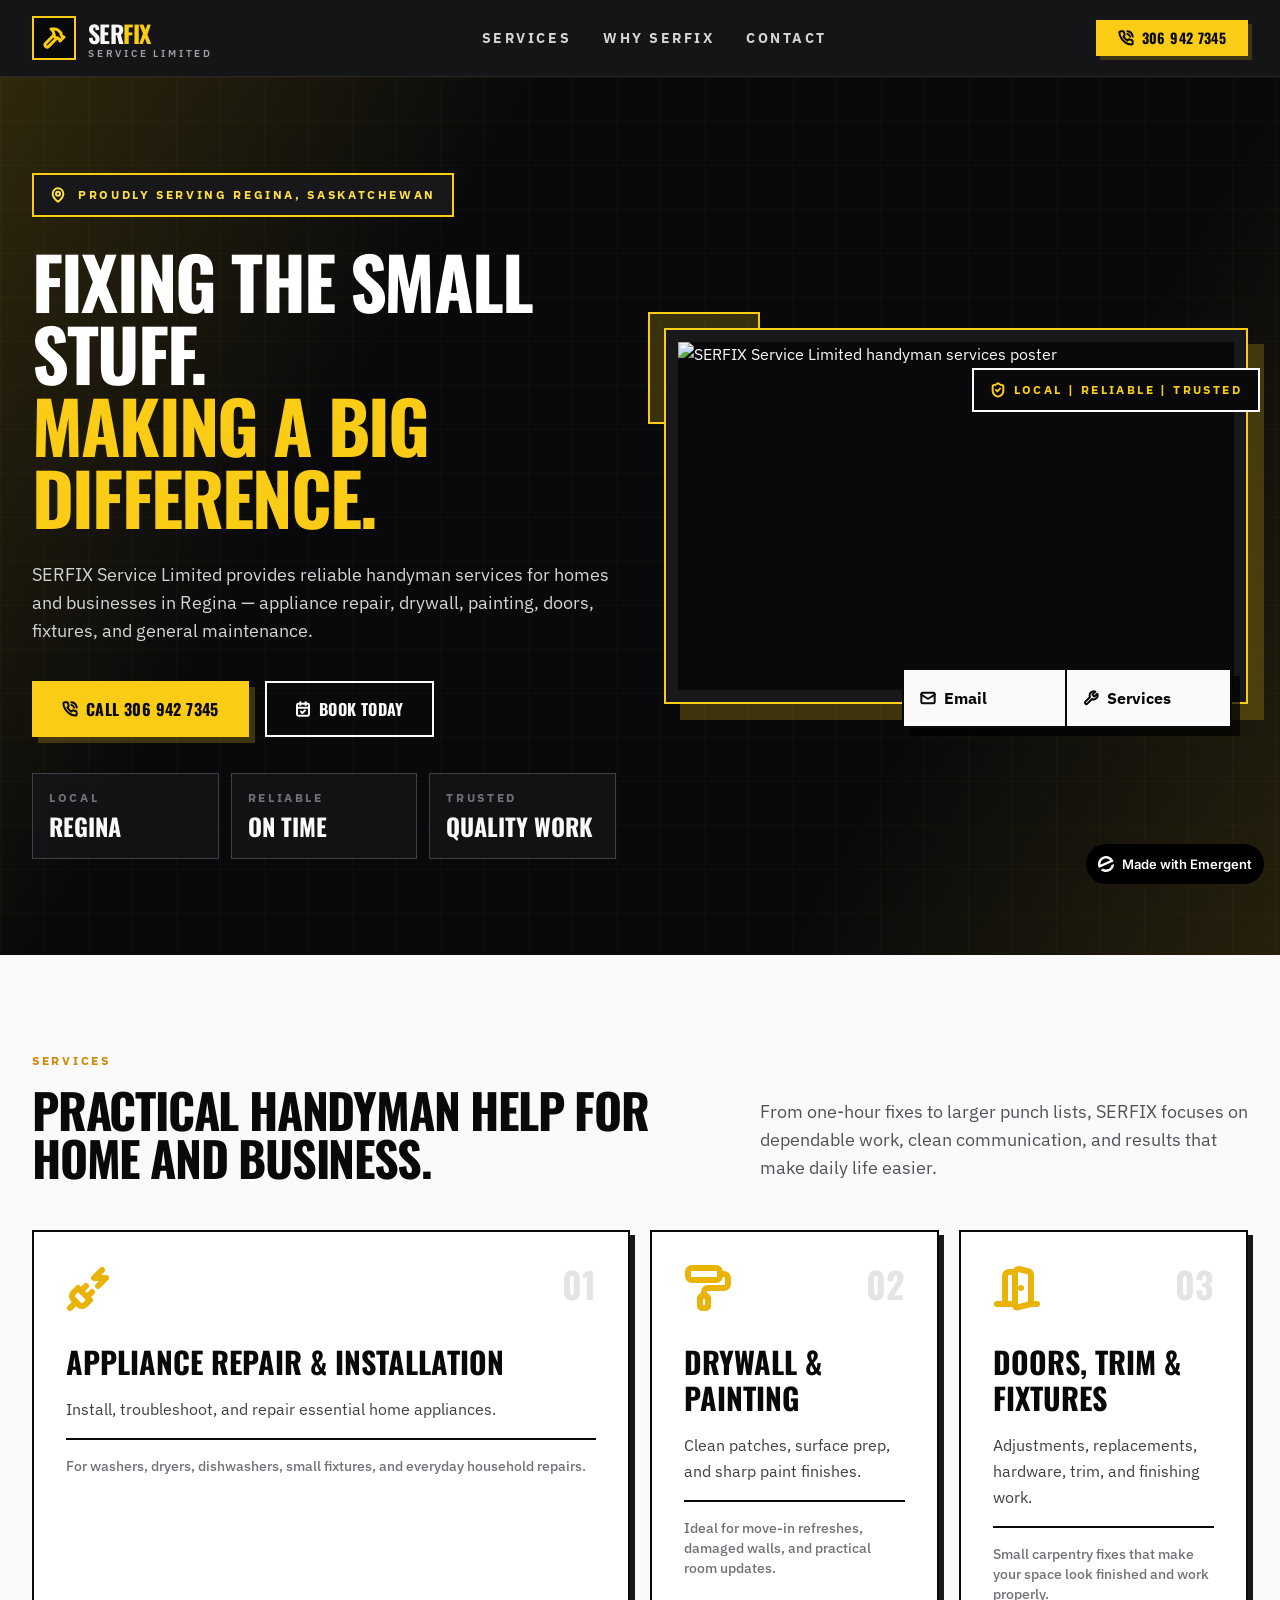
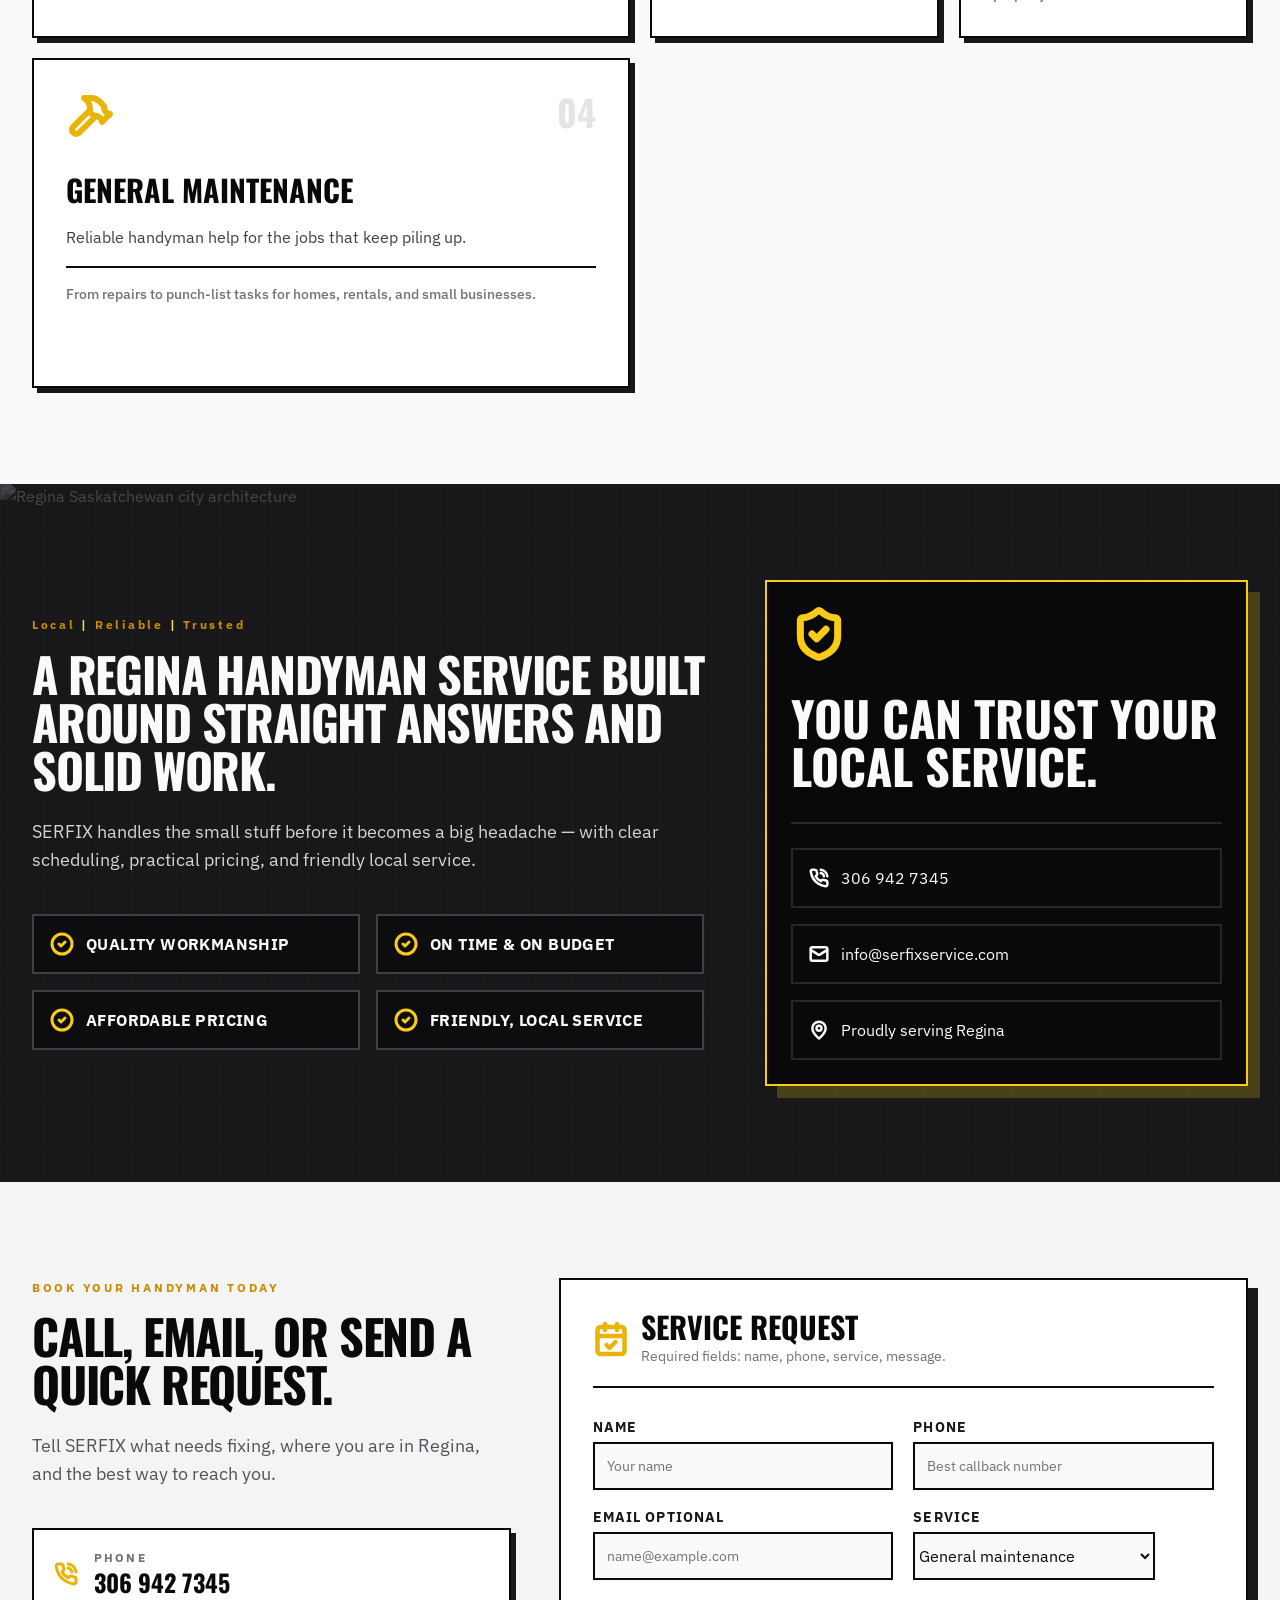
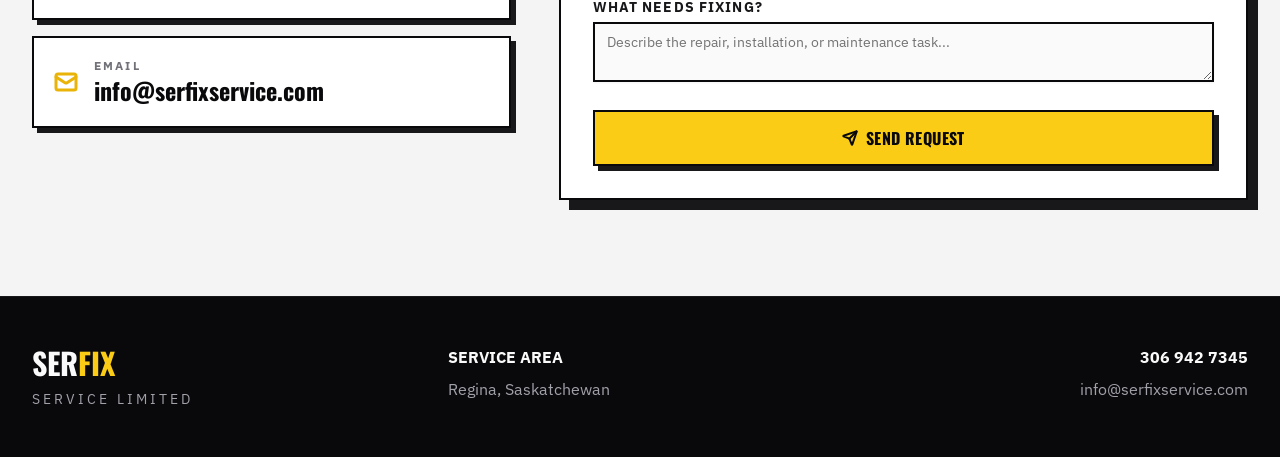
==== docs/index.html @ 9c0823ba "auto-commit for 4f93f063-e3d3-4293-9c37-f967d9ed848a" ====
<!doctype html><html lang="en"><head><meta charset="utf-8"/><meta name="viewport" content="width=device-width,initial-scale=1"/><meta name="theme-color" content="#000000"/><meta name="description" content="A product of emergent.sh"/><link rel="preconnect" href="https://fonts.googleapis.com"/><link rel="preconnect" href="https://fonts.gstatic.com" crossorigin/><link href="https://fonts.googleapis.com/css2?family=Inter:wght@600&display=swap" rel="stylesheet"/><title>Emergent | Fullstack App</title><script>window.addEventListener("error",function(e){e.error instanceof DOMException&&"DataCloneError"===e.error.name&&e.message&&e.message.includes("PerformanceServerTiming")&&(e.stopImmediatePropagation(),e.preventDefault())},!0)</script><script src="https://assets.emergent.sh/scripts/emergent-main.js"></script><script defer="defer" src="./static/js/main.c72ab91b.js"></script><link href="./static/css/main.b0ab02a5.css" rel="stylesheet"></head><body><noscript>You need to enable JavaScript to run this app.</noscript><div id="root"></div><a id="emergent-badge" target="_blank" href="https://app.emergent.sh/?utm_source=emergent-badge" style="display:inline-flex!important;box-sizing:border-box;width:178px;height:40px;padding:8px 12px 8px 12px;align-items:center!important;gap:8px;border-radius:50px!important;background:#000!important;position:fixed!important;bottom:16px;right:16px;text-decoration:none;font-family:-apple-system,BlinkMacSystemFont,&quot;z-index:9999!important"><svg xmlns="http://www.w3.org/2000/svg" width="16" height="16" viewBox="0 0 16 16" fill="none"><path d="M15.5702 8.13142C15.7729 8.0412 16.0007 8.18878 15.9892 8.4103C15.8374 11.3192 14.0965 14.0405 11.2531 15.3065C8.40964 16.5725 5.2224 16.0453 2.95912 14.2117C2.78676 14.072 2.82955 13.804 3.03219 13.7137L4.95677 12.8568C5.04866 12.8159 5.15446 12.823 5.24204 12.8725C6.73377 13.7153 8.59176 13.8649 10.2772 13.1145C11.9626 12.3641 13.0947 10.8833 13.4665 9.21075C13.4883 9.11256 13.5539 9.02918 13.6457 8.98827L15.5702 8.13142Z" fill="white"/><path fill-rule="evenodd" clip-rule="evenodd" d="M15.3066 4.74698L15.5067 5.19653C15.5759 5.35178 15.5061 5.53366 15.3508 5.60278L1.29992 11.8586C1.14467 11.9278 0.962794 11.8579 0.893675 11.7027L0.701732 11.2716L0.693457 11.2531C-1.10317 7.21778 0.711626 2.49007 4.74692 0.693443C8.78221 -1.10318 13.51 0.711693 15.3066 4.74698ZM2.82356 8.55367C2.63552 8.63739 2.41991 8.51617 2.40853 8.31065C2.28373 6.05724 3.53858 3.85787 5.72286 2.88536C7.90715 1.91286 10.3813 2.45199 11.9724 4.05256C12.1175 4.19854 12.0633 4.43988 11.8753 4.5236L2.82356 8.55367Z" fill="white"/></svg><p style="color:#fff!important;font-family:Inter,sans-serif!important;font-size:13px!important;font-style:normal!important;font-weight:600!important;line-height:20px!important;margin:0!important;white-space:nowrap!important">Made with Emergent</p></a><script>!function(e,t){var r,s,o,i;t.__SV||(window.posthog=t,t._i=[],t.init=function(n,a,p){function c(e,t){var r=t.split(".");2==r.length&&(e=e[r[0]],t=r[1]),e[t]=function(){e.push([t].concat(Array.prototype.slice.call(arguments,0)))}}(o=e.createElement("script")).type="text/javascript",o.crossOrigin="anonymous",o.async=!0,o.src=a.api_host.replace(".i.posthog.com","-assets.i.posthog.com")+"/static/array.js",(i=e.getElementsByTagName("script")[0]).parentNode.insertBefore(o,i);var g=t;for(void 0!==p?g=t[p]=[]:p="posthog",g.people=g.people||[],g.toString=function(e){var t="posthog";return"posthog"!==p&&(t+="."+p),e||(t+=" (stub)"),t},g.people.toString=function(){return g.toString(1)+".people (stub)"},r="init me ws ys ps bs capture je Di ks register register_once register_for_session unregister unregister_for_session Ps getFeatureFlag getFeatureFlagPayload isFeatureEnabled reloadFeatureFlags updateEarlyAccessFeatureEnrollment getEarlyAccessFeatures on onFeatureFlags onSurveysLoaded onSessionId getSurveys getActiveMatchingSurveys renderSurvey canRenderSurvey canRenderSurveyAsync identify setPersonProperties group resetGroups setPersonPropertiesForFlags resetPersonPropertiesForFlags setGroupPropertiesForFlags resetGroupPropertiesForFlags reset get_distinct_id getGroups get_session_id get_session_replay_url alias set_config startSessionRecording stopSessionRecording sessionRecordingStarted captureException loadToolbar get_property getSessionProperty Es $s createPersonProfile Is opt_in_capturing opt_out_capturing has_opted_in_capturing has_opted_out_capturing clear_opt_in_out_capturing Ss debug xs getPageViewId captureTraceFeedback captureTraceMetric".split(" "),s=0;s<r.length;s++)c(g,r[s]);t._i.push([n,a,p])},t.__SV=1)}(document,window.posthog||[]),posthog.init("phc_xAvL2Iq4tFmANRE7kzbKwaSqp1HJjN7x48s3vr0CMjs",{api_host:"https://us.i.posthog.com",person_profiles:"identified_only",session_recording:{recordCrossOriginIframes:!0,capturePerformance:!1}})</script></body></html>
---- docs/static/css/main.b0ab02a5.css ----
@import url(https://fonts.googleapis.com/css2?family=IBM+Plex+Sans:wght@400;500;600;700;900&family=Oswald:wght@500;600;700&display=swap);*,:after,:before{--tw-border-spacing-x:0;--tw-border-spacing-y:0;--tw-translate-x:0;--tw-translate-y:0;--tw-rotate:0;--tw-skew-x:0;--tw-skew-y:0;--tw-scale-x:1;--tw-scale-y:1;--tw-pan-x: ;--tw-pan-y: ;--tw-pinch-zoom: ;--tw-scroll-snap-strictness:proximity;--tw-gradient-from-position: ;--tw-gradient-via-position: ;--tw-gradient-to-position: ;--tw-ordinal: ;--tw-slashed-zero: ;--tw-numeric-figure: ;--tw-numeric-spacing: ;--tw-numeric-fraction: ;--tw-ring-inset: ;--tw-ring-offset-width:0px;--tw-ring-offset-color:#fff;--tw-ring-color:#3b82f680;--tw-ring-offset-shadow:0 0 #0000;--tw-ring-shadow:0 0 #0000;--tw-shadow:0 0 #0000;--tw-shadow-colored:0 0 #0000;--tw-blur: ;--tw-brightness: ;--tw-contrast: ;--tw-grayscale: ;--tw-hue-rotate: ;--tw-invert: ;--tw-saturate: ;--tw-sepia: ;--tw-drop-shadow: ;--tw-backdrop-blur: ;--tw-backdrop-brightness: ;--tw-backdrop-contrast: ;--tw-backdrop-grayscale: ;--tw-backdrop-hue-rotate: ;--tw-backdrop-invert: ;--tw-backdrop-opacity: ;--tw-backdrop-saturate: ;--tw-backdrop-sepia: ;--tw-contain-size: ;--tw-contain-layout: ;--tw-contain-paint: ;--tw-contain-style: }::backdrop{--tw-border-spacing-x:0;--tw-border-spacing-y:0;--tw-translate-x:0;--tw-translate-y:0;--tw-rotate:0;--tw-skew-x:0;--tw-skew-y:0;--tw-scale-x:1;--tw-scale-y:1;--tw-pan-x: ;--tw-pan-y: ;--tw-pinch-zoom: ;--tw-scroll-snap-strictness:proximity;--tw-gradient-from-position: ;--tw-gradient-via-position: ;--tw-gradient-to-position: ;--tw-ordinal: ;--tw-slashed-zero: ;--tw-numeric-figure: ;--tw-numeric-spacing: ;--tw-numeric-fraction: ;--tw-ring-inset: ;--tw-ring-offset-width:0px;--tw-ring-offset-color:#fff;--tw-ring-color:#3b82f680;--tw-ring-offset-shadow:0 0 #0000;--tw-ring-shadow:0 0 #0000;--tw-shadow:0 0 #0000;--tw-shadow-colored:0 0 #0000;--tw-blur: ;--tw-brightness: ;--tw-contrast: ;--tw-grayscale: ;--tw-hue-rotate: ;--tw-invert: ;--tw-saturate: ;--tw-sepia: ;--tw-drop-shadow: ;--tw-backdrop-blur: ;--tw-backdrop-brightness: ;--tw-backdrop-contrast: ;--tw-backdrop-grayscale: ;--tw-backdrop-hue-rotate: ;--tw-backdrop-invert: ;--tw-backdrop-opacity: ;--tw-backdrop-saturate: ;--tw-backdrop-sepia: ;--tw-contain-size: ;--tw-contain-layout: ;--tw-contain-paint: ;--tw-contain-style: }

/*
! tailwindcss v3.4.19 | MIT License | https://tailwindcss.com
*/*,:after,:before{border:0 solid #e5e7eb;box-sizing:border-box}:after,:before{--tw-content:""}:host,html{-webkit-text-size-adjust:100%;font-feature-settings:normal;-webkit-tap-highlight-color:transparent;font-family:IBM Plex Sans,sans-serif;font-variation-settings:normal;line-height:1.5;tab-size:4}body{line-height:inherit}hr{border-top-width:1px;color:inherit;height:0}abbr:where([title]){-webkit-text-decoration:underline dotted;text-decoration:underline dotted}h1,h2,h3,h4,h5,h6{font-size:inherit;font-weight:inherit}a{color:inherit;text-decoration:inherit}b,strong{font-weight:bolder}code,kbd,pre,samp{font-feature-settings:normal;font-family:ui-monospace,SFMono-Regular,Menlo,Monaco,Consolas,Liberation Mono,Courier New,monospace;font-size:1em;font-variation-settings:normal}small{font-size:80%}sub,sup{font-size:75%;line-height:0;position:relative;vertical-align:initial}sub{bottom:-.25em}sup{top:-.5em}table{border-collapse:collapse;border-color:inherit;text-indent:0}button,input,optgroup,select,textarea{font-feature-settings:inherit;color:inherit;font-family:inherit;font-size:100%;font-variation-settings:inherit;font-weight:inherit;letter-spacing:inherit;line-height:inherit;margin:0;padding:0}button,select{text-transform:none}button,input:where([type=button]),input:where([type=reset]),input:where([type=submit]){-webkit-appearance:button;background-color:initial;background-image:none}:-moz-focusring{outline:auto}:-moz-ui-invalid{box-shadow:none}progress{vertical-align:initial}::-webkit-inner-spin-button,::-webkit-outer-spin-button{height:auto}[type=search]{-webkit-appearance:textfield;outline-offset:-2px}::-webkit-search-decoration{-webkit-appearance:none}::-webkit-file-upload-button{-webkit-appearance:button;font:inherit}summary{display:list-item}blockquote,dd,dl,figure,h1,h2,h3,h4,h5,h6,hr,p,pre{margin:0}fieldset{margin:0}fieldset,legend{padding:0}menu,ol,ul{list-style:none;margin:0;padding:0}dialog{padding:0}textarea{resize:vertical}input::placeholder,textarea::placeholder{color:#9ca3af;opacity:1}[role=button],button{cursor:pointer}:disabled{cursor:default}audio,canvas,embed,iframe,img,object,svg,video{display:block;vertical-align:middle}img,video{height:auto;max-width:100%}[hidden]:where(:not([hidden=until-found])){display:none}:root{--background:0 0% 100%;--foreground:0 0% 3.9%;--card:0 0% 100%;--card-foreground:0 0% 3.9%;--popover:0 0% 100%;--popover-foreground:0 0% 3.9%;--primary:48 96% 53%;--primary-foreground:240 10% 4%;--secondary:0 0% 96.1%;--secondary-foreground:0 0% 9%;--muted:0 0% 96.1%;--muted-foreground:0 0% 45.1%;--accent:0 0% 96.1%;--accent-foreground:0 0% 9%;--destructive:0 84.2% 60.2%;--destructive-foreground:0 0% 98%;--border:0 0% 89.8%;--input:0 0% 89.8%;--ring:48 96% 53%;--chart-1:12 76% 61%;--chart-2:173 58% 39%;--chart-3:197 37% 24%;--chart-4:43 74% 66%;--chart-5:27 87% 67%;--radius:0rem}*{border-color:#e5e5e5;border-color:hsl(var(--border))}body{background-color:#fff;background-color:hsl(var(--background));color:#0a0a0a;color:hsl(var(--foreground))}[data-debug-wrapper=true]{display:contents!important}[data-debug-wrapper=true]>*{border:inherit;column-gap:inherit;gap:inherit;margin:inherit;padding:inherit;row-gap:inherit}.sr-only{clip:rect(0,0,0,0);border-width:0;height:1px;margin:-1px;overflow:hidden;padding:0;position:absolute;white-space:nowrap;width:1px}.pointer-events-none{pointer-events:none}.pointer-events-auto{pointer-events:auto}.visible{visibility:visible}.invisible{visibility:hidden}.fixed{position:fixed}.absolute{position:absolute}.relative{position:relative}.sticky{position:-webkit-sticky;position:sticky}.inset-0{inset:0}.inset-x-0{left:0;right:0}.inset-y-0{bottom:0;top:0}.-bottom-12{bottom:-3rem}.-bottom-6{bottom:-1.5rem}.-left-12{left:-3rem}.-left-4{left:-1rem}.-right-12{right:-3rem}.-right-3{right:-.75rem}.-top-12{top:-3rem}.-top-4{top:-1rem}.bottom-0{bottom:0}.left-0{left:0}.left-1{left:.25rem}.left-1\/2{left:50%}.left-2{left:.5rem}.left-6{left:1.5rem}.left-\[50\%\]{left:50%}.right-0{right:0}.right-1{right:.25rem}.right-2{right:.5rem}.right-4{right:1rem}.right-6{right:1.5rem}.top-0{top:0}.top-1{top:.25rem}.top-1\/2{top:50%}.top-10{top:2.5rem}.top-4{top:1rem}.top-\[1px\]{top:1px}.top-\[50\%\]{top:50%}.top-\[60\%\]{top:60%}.top-full{top:100%}.z-10{z-index:10}.z-50{z-index:50}.z-\[100\]{z-index:100}.z-\[1\]{z-index:1}.-mx-1{margin-left:-.25rem;margin-right:-.25rem}.mx-auto{margin-left:auto;margin-right:auto}.my-1{margin-bottom:.25rem;margin-top:.25rem}.-ml-4{margin-left:-1rem}.-mt-4{margin-top:-1rem}.mb-1{margin-bottom:.25rem}.mb-7{margin-bottom:1.75rem}.mb-8{margin-bottom:2rem}.ml-1{margin-left:.25rem}.ml-auto{margin-left:auto}.mr-2{margin-right:.5rem}.mt-1{margin-top:.25rem}.mt-1\.5{margin-top:.375rem}.mt-10{margin-top:2.5rem}.mt-12{margin-top:3rem}.mt-2{margin-top:.5rem}.mt-24{margin-top:6rem}.mt-4{margin-top:1rem}.mt-5{margin-top:1.25rem}.mt-6{margin-top:1.5rem}.mt-7{margin-top:1.75rem}.mt-8{margin-top:2rem}.mt-9{margin-top:2.25rem}.mt-auto{margin-top:auto}.block{display:block}.flex{display:flex}.inline-flex{display:inline-flex}.table{display:table}.grid{display:grid}.hidden{display:none}.aspect-\[16\/10\]{aspect-ratio:16/10}.aspect-square{aspect-ratio:1/1}.h-1\.5{height:.375rem}.h-10{height:2.5rem}.h-11{height:2.75rem}.h-12{height:3rem}.h-14{height:3.5rem}.h-2{height:.5rem}.h-2\.5{height:.625rem}.h-28{height:7rem}.h-3{height:.75rem}.h-3\.5{height:.875rem}.h-4{height:1rem}.h-5{height:1.25rem}.h-6{height:1.5rem}.h-7{height:1.75rem}.h-8{height:2rem}.h-9{height:2.25rem}.h-\[1px\]{height:1px}.h-\[var\(--radix-navigation-menu-viewport-height\)\]{height:var(--radix-navigation-menu-viewport-height)}.h-\[var\(--radix-select-trigger-height\)\]{height:var(--radix-select-trigger-height)}.h-auto{height:auto}.h-full{height:100%}.h-px{height:1px}.max-h-\[--radix-context-menu-content-available-height\]{max-height:var(--radix-context-menu-content-available-height)}.max-h-\[--radix-select-content-available-height\]{max-height:var(--radix-select-content-available-height)}.max-h-\[300px\]{max-height:300px}.max-h-\[var\(--radix-dropdown-menu-content-available-height\)\]{max-height:var(--radix-dropdown-menu-content-available-height)}.max-h-screen{max-height:100vh}.min-h-36{min-height:9rem}.min-h-\[60px\]{min-height:60px}.min-h-\[86vh\]{min-height:86vh}.min-h-screen{min-height:100vh}.w-10{width:2.5rem}.w-11{width:2.75rem}.w-12{width:3rem}.w-14{width:3.5rem}.w-2{width:.5rem}.w-2\.5{width:.625rem}.w-28{width:7rem}.w-3{width:.75rem}.w-3\.5{width:.875rem}.w-3\/4{width:75%}.w-4{width:1rem}.w-5{width:1.25rem}.w-6{width:1.5rem}.w-64{width:16rem}.w-7{width:1.75rem}.w-72{width:18rem}.w-8{width:2rem}.w-9{width:2.25rem}.w-\[100px\]{width:100px}.w-\[1px\]{width:1px}.w-full{width:100%}.w-max{width:-webkit-max-content;width:max-content}.w-px{width:1px}.min-w-0{min-width:0}.min-w-10{min-width:2.5rem}.min-w-8{min-width:2rem}.min-w-9{min-width:2.25rem}.min-w-\[12rem\]{min-width:12rem}.min-w-\[8rem\]{min-width:8rem}.min-w-\[var\(--radix-select-trigger-width\)\]{min-width:var(--radix-select-trigger-width)}.max-w-2xl{max-width:42rem}.max-w-3xl{max-width:48rem}.max-w-4xl{max-width:56rem}.max-w-7xl{max-width:80rem}.max-w-lg{max-width:32rem}.max-w-max{max-width:-webkit-max-content;max-width:max-content}.flex-1{flex:1 1}.shrink-0{flex-shrink:0}.grow{flex-grow:1}.grow-0{flex-grow:0}.basis-full{flex-basis:100%}.caption-bottom{caption-side:bottom}.border-collapse{border-collapse:collapse}.origin-\[--radix-context-menu-content-transform-origin\]{transform-origin:var(--radix-context-menu-content-transform-origin)}.origin-\[--radix-dropdown-menu-content-transform-origin\]{transform-origin:var(--radix-dropdown-menu-content-transform-origin)}.origin-\[--radix-hover-card-content-transform-origin\]{transform-origin:var(--radix-hover-card-content-transform-origin)}.origin-\[--radix-menubar-content-transform-origin\]{transform-origin:var(--radix-menubar-content-transform-origin)}.origin-\[--radix-popover-content-transform-origin\]{transform-origin:var(--radix-popover-content-transform-origin)}.origin-\[--radix-select-content-transform-origin\]{transform-origin:var(--radix-select-content-transform-origin)}.origin-\[--radix-tooltip-content-transform-origin\]{transform-origin:var(--radix-tooltip-content-transform-origin)}.-translate-x-1\/2{--tw-translate-x:-50%}.-translate-x-1\/2,.-translate-y-1\/2{transform:translate(var(--tw-translate-x),var(--tw-translate-y)) rotate(var(--tw-rotate)) skewX(var(--tw-skew-x)) skewY(var(--tw-skew-y)) scaleX(var(--tw-scale-x)) scaleY(var(--tw-scale-y))}.-translate-y-1\/2{--tw-translate-y:-50%}.translate-x-\[-50\%\]{--tw-translate-x:-50%}.translate-x-\[-50\%\],.translate-y-\[-50\%\]{transform:translate(var(--tw-translate-x),var(--tw-translate-y)) rotate(var(--tw-rotate)) skewX(var(--tw-skew-x)) skewY(var(--tw-skew-y)) scaleX(var(--tw-scale-x)) scaleY(var(--tw-scale-y))}.translate-y-\[-50\%\]{--tw-translate-y:-50%}.rotate-45{--tw-rotate:45deg}.rotate-45,.rotate-90{transform:translate(var(--tw-translate-x),var(--tw-translate-y)) rotate(var(--tw-rotate)) skewX(var(--tw-skew-x)) skewY(var(--tw-skew-y)) scaleX(var(--tw-scale-x)) scaleY(var(--tw-scale-y))}.rotate-90{--tw-rotate:90deg}.transform{transform:translate(var(--tw-translate-x),var(--tw-translate-y)) rotate(var(--tw-rotate)) skewX(var(--tw-skew-x)) skewY(var(--tw-skew-y)) scaleX(var(--tw-scale-x)) scaleY(var(--tw-scale-y))}@keyframes pulse{50%{opacity:.5}}.animate-pulse{animation:pulse 2s cubic-bezier(.4,0,.6,1) infinite}.cursor-default{cursor:default}.cursor-pointer{cursor:pointer}.touch-none{touch-action:none}.select-none{-webkit-user-select:none;user-select:none}.resize-y{resize:vertical}.list-none{list-style-type:none}.grid-cols-1{grid-template-columns:repeat(1,minmax(0,1fr))}.grid-cols-2{grid-template-columns:repeat(2,minmax(0,1fr))}.flex-row{flex-direction:row}.flex-col{flex-direction:column}.flex-col-reverse{flex-direction:column-reverse}.flex-wrap{flex-wrap:wrap}.place-items-center{place-items:center}.items-start{align-items:flex-start}.items-end{align-items:flex-end}.items-center{align-items:center}.justify-center{justify-content:center}.justify-between{justify-content:space-between}.gap-1{gap:.25rem}.gap-1\.5{gap:.375rem}.gap-10{gap:2.5rem}.gap-12{gap:3rem}.gap-2{gap:.5rem}.gap-3{gap:.75rem}.gap-4{gap:1rem}.gap-5{gap:1.25rem}.gap-6{gap:1.5rem}.gap-8{gap:2rem}.space-x-1>:not([hidden])~:not([hidden]){--tw-space-x-reverse:0;margin-left:calc(.25rem*(1 - var(--tw-space-x-reverse)));margin-right:calc(.25rem*var(--tw-space-x-reverse))}.space-x-2>:not([hidden])~:not([hidden]){--tw-space-x-reverse:0;margin-left:calc(.5rem*(1 - var(--tw-space-x-reverse)));margin-right:calc(.5rem*var(--tw-space-x-reverse))}.space-y-1>:not([hidden])~:not([hidden]){--tw-space-y-reverse:0;margin-bottom:calc(.25rem*var(--tw-space-y-reverse));margin-top:calc(.25rem*(1 - var(--tw-space-y-reverse)))}.space-y-1\.5>:not([hidden])~:not([hidden]){--tw-space-y-reverse:0;margin-bottom:calc(.375rem*var(--tw-space-y-reverse));margin-top:calc(.375rem*(1 - var(--tw-space-y-reverse)))}.space-y-2>:not([hidden])~:not([hidden]){--tw-space-y-reverse:0;margin-bottom:calc(.5rem*var(--tw-space-y-reverse));margin-top:calc(.5rem*(1 - var(--tw-space-y-reverse)))}.space-y-4>:not([hidden])~:not([hidden]){--tw-space-y-reverse:0;margin-bottom:calc(1rem*var(--tw-space-y-reverse));margin-top:calc(1rem*(1 - var(--tw-space-y-reverse)))}.overflow-auto{overflow:auto}.overflow-hidden{overflow:hidden}.overflow-y-auto{overflow-y:auto}.overflow-x-hidden{overflow-x:hidden}.whitespace-nowrap{white-space:nowrap}.break-words{overflow-wrap:break-word}.break-all{word-break:break-all}.rounded-\[inherit\]{border-radius:inherit}.rounded-full{border-radius:9999px}.rounded-lg{border-radius:0;border-radius:var(--radius)}.rounded-md{border-radius:-2px;border-radius:calc(var(--radius) - 2px)}.rounded-none{border-radius:0}.rounded-sm{border-radius:-4px;border-radius:calc(var(--radius) - 4px)}.rounded-xl{border-radius:.75rem}.rounded-t-\[10px\]{border-top-left-radius:10px;border-top-right-radius:10px}.rounded-tl-sm{border-top-left-radius:-4px;border-top-left-radius:calc(var(--radius) - 4px)}.border{border-width:1px}.border-2{border-width:2px}.border-y{border-top-width:1px}.border-b,.border-y{border-bottom-width:1px}.border-b-2{border-bottom-width:2px}.border-l{border-left-width:1px}.border-r{border-right-width:1px}.border-r-2{border-right-width:2px}.border-t{border-top-width:1px}.border-t-2{border-top-width:2px}.border-destructive{border-color:#ef4444;border-color:hsl(var(--destructive))}.border-destructive\/50{border-color:#ef444480;border-color:hsl(var(--destructive)/.5)}.border-input{border-color:#e5e5e5;border-color:hsl(var(--input))}.border-primary{border-color:#facc14;border-color:hsl(var(--primary))}.border-primary\/50{border-color:#facc1480;border-color:hsl(var(--primary)/.5)}.border-transparent{border-color:#0000}.border-yellow-400{--tw-border-opacity:1;border-color:#facc15;border-color:rgb(250 204 21/var(--tw-border-opacity,1))}.border-zinc-50{--tw-border-opacity:1;border-color:#fafafa;border-color:rgb(250 250 250/var(--tw-border-opacity,1))}.border-zinc-700{--tw-border-opacity:1;border-color:#3f3f46;border-color:rgb(63 63 70/var(--tw-border-opacity,1))}.border-zinc-800{--tw-border-opacity:1;border-color:#27272a;border-color:rgb(39 39 42/var(--tw-border-opacity,1))}.border-zinc-900{--tw-border-opacity:1;border-color:#18181b;border-color:rgb(24 24 27/var(--tw-border-opacity,1))}.border-zinc-950{--tw-border-opacity:1;border-color:#09090b;border-color:rgb(9 9 11/var(--tw-border-opacity,1))}.border-l-transparent{border-left-color:#0000}.border-t-transparent{border-top-color:#0000}.bg-accent{background-color:#f5f5f5;background-color:hsl(var(--accent))}.bg-background{background-color:#fff;background-color:hsl(var(--background))}.bg-black\/80{background-color:#000c}.bg-border{background-color:#e5e5e5;background-color:hsl(var(--border))}.bg-card{background-color:#fff;background-color:hsl(var(--card))}.bg-destructive{background-color:#ef4444;background-color:hsl(var(--destructive))}.bg-foreground{background-color:#0a0a0a;background-color:hsl(var(--foreground))}.bg-muted{background-color:#f5f5f5;background-color:hsl(var(--muted))}.bg-muted\/50{background-color:#f5f5f580;background-color:hsl(var(--muted)/.5)}.bg-popover{background-color:#fff;background-color:hsl(var(--popover))}.bg-primary{background-color:#facc14;background-color:hsl(var(--primary))}.bg-primary\/10{background-color:#facc141a;background-color:hsl(var(--primary)/.1)}.bg-primary\/20{background-color:#facc1433;background-color:hsl(var(--primary)/.2)}.bg-secondary{background-color:#f5f5f5;background-color:hsl(var(--secondary))}.bg-transparent{background-color:initial}.bg-white{--tw-bg-opacity:1;background-color:#fff;background-color:rgb(255 255 255/var(--tw-bg-opacity,1))}.bg-yellow-400{--tw-bg-opacity:1;background-color:#facc15;background-color:rgb(250 204 21/var(--tw-bg-opacity,1))}.bg-yellow-400\/20{background-color:#facc1533}.bg-zinc-100{--tw-bg-opacity:1;background-color:#f4f4f5;background-color:rgb(244 244 245/var(--tw-bg-opacity,1))}.bg-zinc-50{--tw-bg-opacity:1;background-color:#fafafa;background-color:rgb(250 250 250/var(--tw-bg-opacity,1))}.bg-zinc-900{--tw-bg-opacity:1;background-color:#18181b;background-color:rgb(24 24 27/var(--tw-bg-opacity,1))}.bg-zinc-900\/70{background-color:#18181bb3}.bg-zinc-950{--tw-bg-opacity:1;background-color:#09090b;background-color:rgb(9 9 11/var(--tw-bg-opacity,1))}.bg-zinc-950\/70{background-color:#09090bb3}.bg-zinc-950\/95{background-color:#09090bf2}.bg-\[linear-gradient\(120deg\2c rgba\(250\2c 204\2c 21\2c 0\.16\)_0\%\2c transparent_30\%\2c transparent_72\%\2c rgba\(250\2c 204\2c 21\2c 0\.12\)_100\%\)\]{background-image:linear-gradient(120deg,#facc1529,#0000 30%,#0000 72%,#facc151f)}.fill-current{fill:currentColor}.fill-primary{fill:#facc14;fill:hsl(var(--primary))}.object-contain{object-fit:contain}.object-cover{object-fit:cover}.object-center{object-position:center}.p-0{padding:0}.p-1{padding:.25rem}.p-2{padding:.5rem}.p-3{padding:.75rem}.p-4{padding:1rem}.p-5{padding:1.25rem}.p-6{padding:1.5rem}.p-\[1px\]{padding:1px}.px-1\.5{padding-left:.375rem;padding-right:.375rem}.px-2{padding-left:.5rem;padding-right:.5rem}.px-2\.5{padding-left:.625rem;padding-right:.625rem}.px-3{padding-left:.75rem;padding-right:.75rem}.px-4{padding-left:1rem;padding-right:1rem}.px-5{padding-left:1.25rem;padding-right:1.25rem}.px-7{padding-left:1.75rem;padding-right:1.75rem}.px-8{padding-left:2rem;padding-right:2rem}.py-0\.5{padding-bottom:.125rem;padding-top:.125rem}.py-1{padding-bottom:.25rem;padding-top:.25rem}.py-1\.5{padding-bottom:.375rem;padding-top:.375rem}.py-12{padding-bottom:3rem;padding-top:3rem}.py-16{padding-bottom:4rem;padding-top:4rem}.py-2{padding-bottom:.5rem;padding-top:.5rem}.py-20{padding-bottom:5rem;padding-top:5rem}.py-3{padding-bottom:.75rem;padding-top:.75rem}.py-4{padding-bottom:1rem;padding-top:1rem}.py-6{padding-bottom:1.5rem;padding-top:1.5rem}.pb-4{padding-bottom:1rem}.pb-5{padding-bottom:1.25rem}.pl-2{padding-left:.5rem}.pl-2\.5{padding-left:.625rem}.pl-4{padding-left:1rem}.pl-8{padding-left:2rem}.pr-2{padding-right:.5rem}.pr-2\.5{padding-right:.625rem}.pr-6{padding-right:1.5rem}.pr-8{padding-right:2rem}.pt-0{padding-top:0}.pt-1{padding-top:.25rem}.pt-4{padding-top:1rem}.pt-6{padding-top:1.5rem}.text-left{text-align:left}.text-center{text-align:center}.align-middle{vertical-align:middle}.font-display{font-family:Oswald,sans-serif}.font-sans{font-family:IBM Plex Sans,sans-serif}.text-2xl{font-size:1.5rem;line-height:2rem}.text-3xl{font-size:1.875rem;line-height:2.25rem}.text-4xl{font-size:2.25rem;line-height:2.5rem}.text-5xl{font-size:3rem;line-height:1}.text-\[0\.8rem\]{font-size:.8rem}.text-\[10px\]{font-size:10px}.text-base{font-size:1rem;line-height:1.5rem}.text-lg{font-size:1.125rem;line-height:1.75rem}.text-sm{font-size:.875rem;line-height:1.25rem}.text-xs{font-size:.75rem;line-height:1rem}.font-black{font-weight:900}.font-bold{font-weight:700}.font-medium{font-weight:500}.font-normal{font-weight:400}.font-semibold{font-weight:600}.uppercase{text-transform:uppercase}.leading-\[0\.92\]{line-height:.92}.leading-none{line-height:1}.leading-relaxed{line-height:1.625}.leading-tight{line-height:1.25}.tracking-\[0\.18em\]{letter-spacing:.18em}.tracking-\[0\.22em\]{letter-spacing:.22em}.tracking-\[0\.28em\]{letter-spacing:.28em}.tracking-\[0\.2em\]{letter-spacing:.2em}.tracking-tight{letter-spacing:-.025em}.tracking-wide{letter-spacing:.025em}.tracking-widest{letter-spacing:.1em}.text-accent-foreground{color:#171717;color:hsl(var(--accent-foreground))}.text-card-foreground{color:#0a0a0a;color:hsl(var(--card-foreground))}.text-current{color:currentColor}.text-destructive{color:#ef4444;color:hsl(var(--destructive))}.text-destructive-foreground{color:#fafafa;color:hsl(var(--destructive-foreground))}.text-foreground{color:#0a0a0a;color:hsl(var(--foreground))}.text-foreground\/50{color:#0a0a0a80;color:hsl(var(--foreground)/.5)}.text-muted-foreground{color:#737373;color:hsl(var(--muted-foreground))}.text-popover-foreground{color:#0a0a0a;color:hsl(var(--popover-foreground))}.text-primary{color:#facc14;color:hsl(var(--primary))}.text-primary-foreground{color:#09090b;color:hsl(var(--primary-foreground))}.text-secondary-foreground{color:#171717;color:hsl(var(--secondary-foreground))}.text-white{--tw-text-opacity:1;color:#fff;color:rgb(255 255 255/var(--tw-text-opacity,1))}.text-yellow-300{--tw-text-opacity:1;color:#fde047;color:rgb(253 224 71/var(--tw-text-opacity,1))}.text-yellow-400{--tw-text-opacity:1;color:#facc15;color:rgb(250 204 21/var(--tw-text-opacity,1))}.text-yellow-500{--tw-text-opacity:1;color:#eab308;color:rgb(234 179 8/var(--tw-text-opacity,1))}.text-zinc-200{--tw-text-opacity:1;color:#e4e4e7;color:rgb(228 228 231/var(--tw-text-opacity,1))}.text-zinc-300{--tw-text-opacity:1;color:#d4d4d8;color:rgb(212 212 216/var(--tw-text-opacity,1))}.text-zinc-400{--tw-text-opacity:1;color:#a1a1aa;color:rgb(161 161 170/var(--tw-text-opacity,1))}.text-zinc-50{--tw-text-opacity:1;color:#fafafa;color:rgb(250 250 250/var(--tw-text-opacity,1))}.text-zinc-500{--tw-text-opacity:1;color:#71717a;color:rgb(113 113 122/var(--tw-text-opacity,1))}.text-zinc-600{--tw-text-opacity:1;color:#52525b;color:rgb(82 82 91/var(--tw-text-opacity,1))}.text-zinc-700{--tw-text-opacity:1;color:#3f3f46;color:rgb(63 63 70/var(--tw-text-opacity,1))}.text-zinc-950{--tw-text-opacity:1;color:#09090b;color:rgb(9 9 11/var(--tw-text-opacity,1))}.underline-offset-4{text-underline-offset:4px}.opacity-0{opacity:0}.opacity-15{opacity:.15}.opacity-20{opacity:.2}.opacity-25{opacity:.25}.opacity-50{opacity:.5}.opacity-60{opacity:.6}.opacity-70{opacity:.7}.opacity-90{opacity:.9}.shadow{--tw-shadow:0 1px 3px 0 #0000001a,0 1px 2px -1px #0000001a;--tw-shadow-colored:0 1px 3px 0 var(--tw-shadow-color),0 1px 2px -1px var(--tw-shadow-color)}.shadow,.shadow-\[10px_10px_0px_0px_rgba\(24\2c 24\2c 27\2c 1\)\]{box-shadow:0 0 #0000,0 0 #0000,var(--tw-shadow);box-shadow:var(--tw-ring-offset-shadow,0 0 #0000),var(--tw-ring-shadow,0 0 #0000),var(--tw-shadow)}.shadow-\[10px_10px_0px_0px_rgba\(24\2c 24\2c 27\2c 1\)\]{--tw-shadow:10px 10px 0px 0px #18181b;--tw-shadow-colored:10px 10px 0px 0px var(--tw-shadow-color)}.shadow-\[12px_12px_0px_0px_rgba\(250\2c 204\2c 21\2c 0\.22\)\]{--tw-shadow:12px 12px 0px 0px #facc1538;--tw-shadow-colored:12px 12px 0px 0px var(--tw-shadow-color)}.shadow-\[12px_12px_0px_0px_rgba\(250\2c 204\2c 21\2c 0\.22\)\],.shadow-\[16px_16px_0px_0px_rgba\(250\2c 204\2c 21\2c 0\.22\)\]{box-shadow:0 0 #0000,0 0 #0000,var(--tw-shadow);box-shadow:var(--tw-ring-offset-shadow,0 0 #0000),var(--tw-ring-shadow,0 0 #0000),var(--tw-shadow)}.shadow-\[16px_16px_0px_0px_rgba\(250\2c 204\2c 21\2c 0\.22\)\]{--tw-shadow:16px 16px 0px 0px #facc1538;--tw-shadow-colored:16px 16px 0px 0px var(--tw-shadow-color)}.shadow-\[4px_4px_0px_0px_rgba\(250\2c 204\2c 21\2c 0\.18\)\]{--tw-shadow:4px 4px 0px 0px #facc152e;--tw-shadow-colored:4px 4px 0px 0px var(--tw-shadow-color)}.shadow-\[4px_4px_0px_0px_rgba\(250\2c 204\2c 21\2c 0\.18\)\],.shadow-\[5px_5px_0px_0px_rgba\(24\2c 24\2c 27\2c 1\)\]{box-shadow:0 0 #0000,0 0 #0000,var(--tw-shadow);box-shadow:var(--tw-ring-offset-shadow,0 0 #0000),var(--tw-ring-shadow,0 0 #0000),var(--tw-shadow)}.shadow-\[5px_5px_0px_0px_rgba\(24\2c 24\2c 27\2c 1\)\]{--tw-shadow:5px 5px 0px 0px #18181b;--tw-shadow-colored:5px 5px 0px 0px var(--tw-shadow-color)}.shadow-\[6px_6px_0px_0px_rgba\(250\2c 204\2c 21\2c 0\.22\)\]{--tw-shadow:6px 6px 0px 0px #facc1538;--tw-shadow-colored:6px 6px 0px 0px var(--tw-shadow-color)}.shadow-\[6px_6px_0px_0px_rgba\(250\2c 204\2c 21\2c 0\.22\)\],.shadow-\[8px_8px_0px_0px_rgba\(0\2c 0\2c 0\2c 0\.7\)\]{box-shadow:0 0 #0000,0 0 #0000,var(--tw-shadow);box-shadow:var(--tw-ring-offset-shadow,0 0 #0000),var(--tw-ring-shadow,0 0 #0000),var(--tw-shadow)}.shadow-\[8px_8px_0px_0px_rgba\(0\2c 0\2c 0\2c 0\.7\)\]{--tw-shadow:8px 8px 0px 0px #000000b3;--tw-shadow-colored:8px 8px 0px 0px var(--tw-shadow-color)}.shadow-lg{--tw-shadow:0 10px 15px -3px #0000001a,0 4px 6px -4px #0000001a;--tw-shadow-colored:0 10px 15px -3px var(--tw-shadow-color),0 4px 6px -4px var(--tw-shadow-color)}.shadow-lg,.shadow-md{box-shadow:0 0 #0000,0 0 #0000,var(--tw-shadow);box-shadow:var(--tw-ring-offset-shadow,0 0 #0000),var(--tw-ring-shadow,0 0 #0000),var(--tw-shadow)}.shadow-md{--tw-shadow:0 4px 6px -1px #0000001a,0 2px 4px -2px #0000001a;--tw-shadow-colored:0 4px 6px -1px var(--tw-shadow-color),0 2px 4px -2px var(--tw-shadow-color)}.shadow-sm{--tw-shadow:0 1px 2px 0 #0000000d;--tw-shadow-colored:0 1px 2px 0 var(--tw-shadow-color);box-shadow:0 0 #0000,0 0 #0000,var(--tw-shadow);box-shadow:var(--tw-ring-offset-shadow,0 0 #0000),var(--tw-ring-shadow,0 0 #0000),var(--tw-shadow)}.outline-none{outline:2px solid #0000;outline-offset:2px}.outline{outline-style:solid}.ring-0{--tw-ring-offset-shadow:var(--tw-ring-inset) 0 0 0 var(--tw-ring-offset-width) var(--tw-ring-offset-color);--tw-ring-shadow:var(--tw-ring-inset) 0 0 0 calc(var(--tw-ring-offset-width)) var(--tw-ring-color)}.ring-0,.ring-1{box-shadow:var(--tw-ring-offset-shadow),var(--tw-ring-shadow),0 0 #0000;box-shadow:var(--tw-ring-offset-shadow),var(--tw-ring-shadow),var(--tw-shadow,0 0 #0000)}.ring-1{--tw-ring-offset-shadow:var(--tw-ring-inset) 0 0 0 var(--tw-ring-offset-width) var(--tw-ring-offset-color);--tw-ring-shadow:var(--tw-ring-inset) 0 0 0 calc(1px + var(--tw-ring-offset-width)) var(--tw-ring-color)}.ring-ring{--tw-ring-color:hsl(var(--ring))}.ring-offset-background{--tw-ring-offset-color:hsl(var(--background))}.filter{filter:var(--tw-blur) var(--tw-brightness) var(--tw-contrast) var(--tw-grayscale) var(--tw-hue-rotate) var(--tw-invert) var(--tw-saturate) var(--tw-sepia) var(--tw-drop-shadow)}.backdrop-blur-md{--tw-backdrop-blur:blur(12px);-webkit-backdrop-filter:var(--tw-backdrop-blur) var(--tw-backdrop-brightness) var(--tw-backdrop-contrast) var(--tw-backdrop-grayscale) var(--tw-backdrop-hue-rotate) var(--tw-backdrop-invert) var(--tw-backdrop-opacity) var(--tw-backdrop-saturate) var(--tw-backdrop-sepia);backdrop-filter:var(--tw-backdrop-blur) var(--tw-backdrop-brightness) var(--tw-backdrop-contrast) var(--tw-backdrop-grayscale) var(--tw-backdrop-hue-rotate) var(--tw-backdrop-invert) var(--tw-backdrop-opacity) var(--tw-backdrop-saturate) var(--tw-backdrop-sepia)}.transition{transition-duration:.15s;transition-property:color,background-color,border-color,fill,stroke,opacity,box-shadow,transform,filter,-webkit-text-decoration-color,-webkit-backdrop-filter;transition-property:color,background-color,border-color,text-decoration-color,fill,stroke,opacity,box-shadow,transform,filter,backdrop-filter;transition-property:color,background-color,border-color,text-decoration-color,fill,stroke,opacity,box-shadow,transform,filter,backdrop-filter,-webkit-text-decoration-color,-webkit-backdrop-filter;transition-timing-function:cubic-bezier(.4,0,.2,1)}.transition-\[transform\2c background-color\2c color\]{transition-duration:.15s;transition-property:transform,background-color,color;transition-timing-function:cubic-bezier(.4,0,.2,1)}.transition-\[transform\2c background-color\]{transition-duration:.15s;transition-property:transform,background-color;transition-timing-function:cubic-bezier(.4,0,.2,1)}.transition-all{transition-duration:.15s;transition-property:all;transition-timing-function:cubic-bezier(.4,0,.2,1)}.transition-colors{transition-duration:.15s;transition-property:color,background-color,border-color,fill,stroke,-webkit-text-decoration-color;transition-property:color,background-color,border-color,text-decoration-color,fill,stroke;transition-property:color,background-color,border-color,text-decoration-color,fill,stroke,-webkit-text-decoration-color;transition-timing-function:cubic-bezier(.4,0,.2,1)}.transition-opacity{transition-duration:.15s;transition-property:opacity;transition-timing-function:cubic-bezier(.4,0,.2,1)}.transition-transform{transition-duration:.15s;transition-property:transform;transition-timing-function:cubic-bezier(.4,0,.2,1)}.duration-1000{transition-duration:1s}.duration-200{transition-duration:.2s}.duration-300{transition-duration:.3s}.ease-in-out{transition-timing-function:cubic-bezier(.4,0,.2,1)}@keyframes enter{0%{opacity:1;opacity:var(--tw-enter-opacity,1);transform:translateZ(0) scaleX(1) rotate(0);transform:translate3d(var(--tw-enter-translate-x,0),var(--tw-enter-translate-y,0),0) scale3d(var(--tw-enter-scale,1),var(--tw-enter-scale,1),var(--tw-enter-scale,1)) rotate(var(--tw-enter-rotate,0))}}@keyframes exit{to{opacity:1;opacity:var(--tw-exit-opacity,1);transform:translateZ(0) scaleX(1) rotate(0);transform:translate3d(var(--tw-exit-translate-x,0),var(--tw-exit-translate-y,0),0) scale3d(var(--tw-exit-scale,1),var(--tw-exit-scale,1),var(--tw-exit-scale,1)) rotate(var(--tw-exit-rotate,0))}}.animate-in{--tw-enter-opacity:initial;--tw-enter-scale:initial;--tw-enter-rotate:initial;--tw-enter-translate-x:initial;--tw-enter-translate-y:initial;animation-duration:.15s;animation-name:enter}.fade-in-0{--tw-enter-opacity:0}.zoom-in-95{--tw-enter-scale:.95}.duration-1000{animation-duration:1s}.duration-200{animation-duration:.2s}.duration-300{animation-duration:.3s}.ease-in-out{animation-timing-function:cubic-bezier(.4,0,.2,1)}.running{animation-play-state:running}body{-webkit-font-smoothing:antialiased;-moz-osx-font-smoothing:grayscale;font-family:IBM Plex Sans,sans-serif;margin:0}code{font-family:source-code-pro,Menlo,Monaco,Consolas,Courier New,monospace}.file\:border-0::-webkit-file-upload-button{border-width:0}.file\:border-0::file-selector-button{border-width:0}.file\:bg-transparent::-webkit-file-upload-button{background-color:initial}.file\:bg-transparent::file-selector-button{background-color:initial}.file\:text-sm::-webkit-file-upload-button{font-size:.875rem;line-height:1.25rem}.file\:text-sm::file-selector-button{font-size:.875rem;line-height:1.25rem}.file\:font-medium::-webkit-file-upload-button{font-weight:500}.file\:font-medium::file-selector-button{font-weight:500}.file\:text-foreground::-webkit-file-upload-button{color:#0a0a0a;color:hsl(var(--foreground))}.file\:text-foreground::file-selector-button{color:#0a0a0a;color:hsl(var(--foreground))}.placeholder\:text-muted-foreground::placeholder{color:#737373;color:hsl(var(--muted-foreground))}.after\:absolute:after{content:var(--tw-content);position:absolute}.after\:inset-y-0:after{bottom:0;content:var(--tw-content);top:0}.after\:left-1\/2:after{content:var(--tw-content);left:50%}.after\:w-1:after{content:var(--tw-content);width:.25rem}.after\:-translate-x-1\/2:after{--tw-translate-x:-50%;content:var(--tw-content);transform:translate(var(--tw-translate-x),var(--tw-translate-y)) rotate(var(--tw-rotate)) skewX(var(--tw-skew-x)) skewY(var(--tw-skew-y)) scaleX(var(--tw-scale-x)) scaleY(var(--tw-scale-y))}.first\:rounded-l-md:first-child{border-bottom-left-radius:-2px;border-bottom-left-radius:calc(var(--radius) - 2px);border-top-left-radius:-2px;border-top-left-radius:calc(var(--radius) - 2px)}.first\:border-l:first-child{border-left-width:1px}.last\:rounded-r-md:last-child{border-bottom-right-radius:-2px;border-bottom-right-radius:calc(var(--radius) - 2px);border-top-right-radius:-2px;border-top-right-radius:calc(var(--radius) - 2px)}.focus-within\:relative:focus-within{position:relative}.focus-within\:z-20:focus-within{z-index:20}.hover\:-translate-y-0\.5:hover{--tw-translate-y:-0.125rem}.hover\:-translate-y-0\.5:hover,.hover\:-translate-y-1:hover{transform:translate(var(--tw-translate-x),var(--tw-translate-y)) rotate(var(--tw-rotate)) skewX(var(--tw-skew-x)) skewY(var(--tw-skew-y)) scaleX(var(--tw-scale-x)) scaleY(var(--tw-scale-y))}.hover\:-translate-y-1:hover{--tw-translate-y:-0.25rem}.hover\:bg-accent:hover{background-color:#f5f5f5;background-color:hsl(var(--accent))}.hover\:bg-destructive\/80:hover{background-color:#ef4444cc;background-color:hsl(var(--destructive)/.8)}.hover\:bg-destructive\/90:hover{background-color:#ef4444e6;background-color:hsl(var(--destructive)/.9)}.hover\:bg-muted:hover{background-color:#f5f5f5;background-color:hsl(var(--muted))}.hover\:bg-muted\/50:hover{background-color:#f5f5f580;background-color:hsl(var(--muted)/.5)}.hover\:bg-primary:hover{background-color:#facc14;background-color:hsl(var(--primary))}.hover\:bg-primary\/80:hover{background-color:#facc14cc;background-color:hsl(var(--primary)/.8)}.hover\:bg-primary\/90:hover{background-color:#facc14e6;background-color:hsl(var(--primary)/.9)}.hover\:bg-secondary:hover{background-color:#f5f5f5;background-color:hsl(var(--secondary))}.hover\:bg-secondary\/80:hover{background-color:#f5f5f5cc;background-color:hsl(var(--secondary)/.8)}.hover\:bg-yellow-300:hover{--tw-bg-opacity:1;background-color:#fde047;background-color:rgb(253 224 71/var(--tw-bg-opacity,1))}.hover\:bg-zinc-50:hover{--tw-bg-opacity:1;background-color:#fafafa;background-color:rgb(250 250 250/var(--tw-bg-opacity,1))}.hover\:text-accent-foreground:hover{color:#171717;color:hsl(var(--accent-foreground))}.hover\:text-foreground:hover{color:#0a0a0a;color:hsl(var(--foreground))}.hover\:text-muted-foreground:hover{color:#737373;color:hsl(var(--muted-foreground))}.hover\:text-primary-foreground:hover{color:#09090b;color:hsl(var(--primary-foreground))}.hover\:text-yellow-400:hover{--tw-text-opacity:1;color:#facc15;color:rgb(250 204 21/var(--tw-text-opacity,1))}.hover\:text-zinc-950:hover{--tw-text-opacity:1;color:#09090b;color:rgb(9 9 11/var(--tw-text-opacity,1))}.hover\:underline:hover{-webkit-text-decoration-line:underline;text-decoration-line:underline}.hover\:opacity-100:hover{opacity:1}.focus\:bg-accent:focus{background-color:#f5f5f5;background-color:hsl(var(--accent))}.focus\:bg-primary:focus{background-color:#facc14;background-color:hsl(var(--primary))}.focus\:text-accent-foreground:focus{color:#171717;color:hsl(var(--accent-foreground))}.focus\:text-primary-foreground:focus{color:#09090b;color:hsl(var(--primary-foreground))}.focus\:opacity-100:focus{opacity:1}.focus\:outline-none:focus{outline:2px solid #0000;outline-offset:2px}.focus\:ring-1:focus{--tw-ring-offset-shadow:var(--tw-ring-inset) 0 0 0 var(--tw-ring-offset-width) var(--tw-ring-offset-color);--tw-ring-shadow:var(--tw-ring-inset) 0 0 0 calc(1px + var(--tw-ring-offset-width)) var(--tw-ring-color)}.focus\:ring-1:focus,.focus\:ring-2:focus{box-shadow:var(--tw-ring-offset-shadow),var(--tw-ring-shadow),0 0 #0000;box-shadow:var(--tw-ring-offset-shadow),var(--tw-ring-shadow),var(--tw-shadow,0 0 #0000)}.focus\:ring-2:focus{--tw-ring-offset-shadow:var(--tw-ring-inset) 0 0 0 var(--tw-ring-offset-width) var(--tw-ring-offset-color);--tw-ring-shadow:var(--tw-ring-inset) 0 0 0 calc(2px + var(--tw-ring-offset-width)) var(--tw-ring-color)}.focus\:ring-ring:focus{--tw-ring-color:hsl(var(--ring))}.focus\:ring-offset-2:focus{--tw-ring-offset-width:2px}.focus-visible\:outline-none:focus-visible{outline:2px solid #0000;outline-offset:2px}.focus-visible\:ring-1:focus-visible{--tw-ring-offset-shadow:var(--tw-ring-inset) 0 0 0 var(--tw-ring-offset-width) var(--tw-ring-offset-color);--tw-ring-shadow:var(--tw-ring-inset) 0 0 0 calc(1px + var(--tw-ring-offset-width)) var(--tw-ring-color);box-shadow:var(--tw-ring-offset-shadow),var(--tw-ring-shadow),0 0 #0000;box-shadow:var(--tw-ring-offset-shadow),var(--tw-ring-shadow),var(--tw-shadow,0 0 #0000)}.focus-visible\:ring-2:focus-visible{--tw-ring-offset-shadow:var(--tw-ring-inset) 0 0 0 var(--tw-ring-offset-width) var(--tw-ring-offset-color);--tw-ring-shadow:var(--tw-ring-inset) 0 0 0 calc(2px + var(--tw-ring-offset-width)) var(--tw-ring-color);box-shadow:var(--tw-ring-offset-shadow),var(--tw-ring-shadow),0 0 #0000;box-shadow:var(--tw-ring-offset-shadow),var(--tw-ring-shadow),var(--tw-shadow,0 0 #0000)}.focus-visible\:ring-ring:focus-visible{--tw-ring-color:hsl(var(--ring))}.focus-visible\:ring-offset-1:focus-visible{--tw-ring-offset-width:1px}.focus-visible\:ring-offset-2:focus-visible{--tw-ring-offset-width:2px}.focus-visible\:ring-offset-background:focus-visible{--tw-ring-offset-color:hsl(var(--background))}.disabled\:pointer-events-none:disabled{pointer-events:none}.disabled\:translate-y-0:disabled{--tw-translate-y:0px;transform:translate(var(--tw-translate-x),var(--tw-translate-y)) rotate(var(--tw-rotate)) skewX(var(--tw-skew-x)) skewY(var(--tw-skew-y)) scaleX(var(--tw-scale-x)) scaleY(var(--tw-scale-y))}.disabled\:cursor-not-allowed:disabled{cursor:not-allowed}.disabled\:opacity-50:disabled{opacity:.5}.disabled\:opacity-70:disabled{opacity:.7}.group:hover .group-hover\:-translate-y-0\.5{--tw-translate-y:-0.125rem;transform:translate(var(--tw-translate-x),var(--tw-translate-y)) rotate(var(--tw-rotate)) skewX(var(--tw-skew-x)) skewY(var(--tw-skew-y)) scaleX(var(--tw-scale-x)) scaleY(var(--tw-scale-y))}.group:hover .group-hover\:opacity-100{opacity:1}.group.destructive .group-\[\.destructive\]\:border-muted\/40{border-color:#f5f5f566;border-color:hsl(var(--muted)/.4)}.group.toaster .group-\[\.toaster\]\:border-border{border-color:#e5e5e5;border-color:hsl(var(--border))}.group.toast .group-\[\.toast\]\:bg-muted{background-color:#f5f5f5;background-color:hsl(var(--muted))}.group.toast .group-\[\.toast\]\:bg-primary{background-color:#facc14;background-color:hsl(var(--primary))}.group.toaster .group-\[\.toaster\]\:bg-background{background-color:#fff;background-color:hsl(var(--background))}.group.destructive .group-\[\.destructive\]\:text-red-300{--tw-text-opacity:1;color:#fca5a5;color:rgb(252 165 165/var(--tw-text-opacity,1))}.group.toast .group-\[\.toast\]\:text-muted-foreground{color:#737373;color:hsl(var(--muted-foreground))}.group.toast .group-\[\.toast\]\:text-primary-foreground{color:#09090b;color:hsl(var(--primary-foreground))}.group.toaster .group-\[\.toaster\]\:text-foreground{color:#0a0a0a;color:hsl(var(--foreground))}.group.toaster .group-\[\.toaster\]\:shadow-lg{--tw-shadow:0 10px 15px -3px #0000001a,0 4px 6px -4px #0000001a;--tw-shadow-colored:0 10px 15px -3px var(--tw-shadow-color),0 4px 6px -4px var(--tw-shadow-color);box-shadow:0 0 #0000,0 0 #0000,var(--tw-shadow);box-shadow:var(--tw-ring-offset-shadow,0 0 #0000),var(--tw-ring-shadow,0 0 #0000),var(--tw-shadow)}.group.destructive .group-\[\.destructive\]\:hover\:border-destructive\/30:hover{border-color:#ef44444d;border-color:hsl(var(--destructive)/.3)}.group.destructive .group-\[\.destructive\]\:hover\:bg-destructive:hover{background-color:#ef4444;background-color:hsl(var(--destructive))}.group.destructive .group-\[\.destructive\]\:hover\:text-destructive-foreground:hover{color:#fafafa;color:hsl(var(--destructive-foreground))}.group.destructive .group-\[\.destructive\]\:hover\:text-red-50:hover{--tw-text-opacity:1;color:#fef2f2;color:rgb(254 242 242/var(--tw-text-opacity,1))}.group.destructive .group-\[\.destructive\]\:focus\:ring-destructive:focus{--tw-ring-color:hsl(var(--destructive))}.group.destructive .group-\[\.destructive\]\:focus\:ring-red-400:focus{--tw-ring-opacity:1;--tw-ring-color:rgb(248 113 113/var(--tw-ring-opacity,1))}.group.destructive .group-\[\.destructive\]\:focus\:ring-offset-red-600:focus{--tw-ring-offset-color:#dc2626}.peer:disabled~.peer-disabled\:cursor-not-allowed{cursor:not-allowed}.peer:disabled~.peer-disabled\:opacity-70{opacity:.7}.has-\[\:disabled\]\:opacity-50:has(:disabled){opacity:.5}.aria-selected\:bg-accent[aria-selected=true]{background-color:#f5f5f5;background-color:hsl(var(--accent))}.aria-selected\:bg-accent\/50[aria-selected=true]{background-color:#f5f5f580;background-color:hsl(var(--accent)/.5)}.aria-selected\:text-accent-foreground[aria-selected=true]{color:#171717;color:hsl(var(--accent-foreground))}.aria-selected\:text-muted-foreground[aria-selected=true]{color:#737373;color:hsl(var(--muted-foreground))}.aria-selected\:opacity-100[aria-selected=true]{opacity:1}.data-\[disabled\=true\]\:pointer-events-none[data-disabled=true],.data-\[disabled\]\:pointer-events-none[data-disabled]{pointer-events:none}.data-\[panel-group-direction\=vertical\]\:h-px[data-panel-group-direction=vertical]{height:1px}.data-\[panel-group-direction\=vertical\]\:w-full[data-panel-group-direction=vertical]{width:100%}.data-\[side\=bottom\]\:translate-y-1[data-side=bottom]{--tw-translate-y:0.25rem}.data-\[side\=bottom\]\:translate-y-1[data-side=bottom],.data-\[side\=left\]\:-translate-x-1[data-side=left]{transform:translate(var(--tw-translate-x),var(--tw-translate-y)) rotate(var(--tw-rotate)) skewX(var(--tw-skew-x)) skewY(var(--tw-skew-y)) scaleX(var(--tw-scale-x)) scaleY(var(--tw-scale-y))}.data-\[side\=left\]\:-translate-x-1[data-side=left]{--tw-translate-x:-0.25rem}.data-\[side\=right\]\:translate-x-1[data-side=right]{--tw-translate-x:0.25rem}.data-\[side\=right\]\:translate-x-1[data-side=right],.data-\[side\=top\]\:-translate-y-1[data-side=top]{transform:translate(var(--tw-translate-x),var(--tw-translate-y)) rotate(var(--tw-rotate)) skewX(var(--tw-skew-x)) skewY(var(--tw-skew-y)) scaleX(var(--tw-scale-x)) scaleY(var(--tw-scale-y))}.data-\[side\=top\]\:-translate-y-1[data-side=top]{--tw-translate-y:-0.25rem}.data-\[state\=checked\]\:translate-x-4[data-state=checked]{--tw-translate-x:1rem;transform:translate(var(--tw-translate-x),var(--tw-translate-y)) rotate(var(--tw-rotate)) skewX(var(--tw-skew-x)) skewY(var(--tw-skew-y)) scaleX(var(--tw-scale-x)) scaleY(var(--tw-scale-y))}.data-\[state\=unchecked\]\:translate-x-0[data-state=unchecked],.data-\[swipe\=cancel\]\:translate-x-0[data-swipe=cancel]{--tw-translate-x:0px;transform:translate(var(--tw-translate-x),var(--tw-translate-y)) rotate(var(--tw-rotate)) skewX(var(--tw-skew-x)) skewY(var(--tw-skew-y)) scaleX(var(--tw-scale-x)) scaleY(var(--tw-scale-y))}.data-\[swipe\=end\]\:translate-x-\[var\(--radix-toast-swipe-end-x\)\][data-swipe=end]{--tw-translate-x:var(--radix-toast-swipe-end-x)}.data-\[swipe\=end\]\:translate-x-\[var\(--radix-toast-swipe-end-x\)\][data-swipe=end],.data-\[swipe\=move\]\:translate-x-\[var\(--radix-toast-swipe-move-x\)\][data-swipe=move]{transform:translate(var(--tw-translate-x),var(--tw-translate-y)) rotate(var(--tw-rotate)) skewX(var(--tw-skew-x)) skewY(var(--tw-skew-y)) scaleX(var(--tw-scale-x)) scaleY(var(--tw-scale-y))}.data-\[swipe\=move\]\:translate-x-\[var\(--radix-toast-swipe-move-x\)\][data-swipe=move]{--tw-translate-x:var(--radix-toast-swipe-move-x)}@keyframes accordion-up{0%{height:var(--radix-accordion-content-height)}to{height:0}}.data-\[state\=closed\]\:animate-accordion-up[data-state=closed]{animation:accordion-up .2s ease-out}@keyframes accordion-down{0%{height:0}to{height:var(--radix-accordion-content-height)}}.data-\[state\=open\]\:animate-accordion-down[data-state=open]{animation:accordion-down .2s ease-out}.data-\[panel-group-direction\=vertical\]\:flex-col[data-panel-group-direction=vertical]{flex-direction:column}.data-\[selected\=true\]\:bg-accent[data-selected=true]{background-color:#f5f5f5;background-color:hsl(var(--accent))}.data-\[state\=active\]\:bg-background[data-state=active]{background-color:#fff;background-color:hsl(var(--background))}.data-\[state\=checked\]\:bg-primary[data-state=checked]{background-color:#facc14;background-color:hsl(var(--primary))}.data-\[state\=on\]\:bg-accent[data-state=on],.data-\[state\=open\]\:bg-accent[data-state=open]{background-color:#f5f5f5;background-color:hsl(var(--accent))}.data-\[state\=open\]\:bg-accent\/50[data-state=open]{background-color:#f5f5f580;background-color:hsl(var(--accent)/.5)}.data-\[state\=open\]\:bg-secondary[data-state=open]{background-color:#f5f5f5;background-color:hsl(var(--secondary))}.data-\[state\=selected\]\:bg-muted[data-state=selected]{background-color:#f5f5f5;background-color:hsl(var(--muted))}.data-\[state\=unchecked\]\:bg-input[data-state=unchecked]{background-color:#e5e5e5;background-color:hsl(var(--input))}.data-\[placeholder\]\:text-muted-foreground[data-placeholder]{color:#737373;color:hsl(var(--muted-foreground))}.data-\[selected\=true\]\:text-accent-foreground[data-selected=true]{color:#171717;color:hsl(var(--accent-foreground))}.data-\[state\=active\]\:text-foreground[data-state=active]{color:#0a0a0a;color:hsl(var(--foreground))}.data-\[state\=checked\]\:text-primary-foreground[data-state=checked]{color:#09090b;color:hsl(var(--primary-foreground))}.data-\[state\=on\]\:text-accent-foreground[data-state=on],.data-\[state\=open\]\:text-accent-foreground[data-state=open]{color:#171717;color:hsl(var(--accent-foreground))}.data-\[state\=open\]\:text-muted-foreground[data-state=open]{color:#737373;color:hsl(var(--muted-foreground))}.data-\[disabled\=true\]\:opacity-50[data-disabled=true],.data-\[disabled\]\:opacity-50[data-disabled]{opacity:.5}.data-\[state\=active\]\:shadow[data-state=active]{--tw-shadow:0 1px 3px 0 #0000001a,0 1px 2px -1px #0000001a;--tw-shadow-colored:0 1px 3px 0 var(--tw-shadow-color),0 1px 2px -1px var(--tw-shadow-color);box-shadow:0 0 #0000,0 0 #0000,var(--tw-shadow);box-shadow:var(--tw-ring-offset-shadow,0 0 #0000),var(--tw-ring-shadow,0 0 #0000),var(--tw-shadow)}.data-\[swipe\=move\]\:transition-none[data-swipe=move]{transition-property:none}.data-\[state\=closed\]\:duration-300[data-state=closed]{transition-duration:.3s}.data-\[state\=open\]\:duration-500[data-state=open]{transition-duration:.5s}.data-\[motion\^\=from-\]\:animate-in[data-motion^=from-],.data-\[state\=open\]\:animate-in[data-state=open],.data-\[state\=visible\]\:animate-in[data-state=visible]{--tw-enter-opacity:initial;--tw-enter-scale:initial;--tw-enter-rotate:initial;--tw-enter-translate-x:initial;--tw-enter-translate-y:initial;animation-duration:.15s;animation-name:enter}.data-\[motion\^\=to-\]\:animate-out[data-motion^=to-],.data-\[state\=closed\]\:animate-out[data-state=closed],.data-\[state\=hidden\]\:animate-out[data-state=hidden],.data-\[swipe\=end\]\:animate-out[data-swipe=end]{--tw-exit-opacity:initial;--tw-exit-scale:initial;--tw-exit-rotate:initial;--tw-exit-translate-x:initial;--tw-exit-translate-y:initial;animation-duration:.15s;animation-name:exit}.data-\[motion\^\=from-\]\:fade-in[data-motion^=from-]{--tw-enter-opacity:0}.data-\[motion\^\=to-\]\:fade-out[data-motion^=to-],.data-\[state\=closed\]\:fade-out-0[data-state=closed]{--tw-exit-opacity:0}.data-\[state\=closed\]\:fade-out-80[data-state=closed]{--tw-exit-opacity:0.8}.data-\[state\=hidden\]\:fade-out[data-state=hidden]{--tw-exit-opacity:0}.data-\[state\=open\]\:fade-in-0[data-state=open],.data-\[state\=visible\]\:fade-in[data-state=visible]{--tw-enter-opacity:0}.data-\[state\=closed\]\:zoom-out-95[data-state=closed]{--tw-exit-scale:.95}.data-\[state\=open\]\:zoom-in-90[data-state=open]{--tw-enter-scale:.9}.data-\[state\=open\]\:zoom-in-95[data-state=open]{--tw-enter-scale:.95}.data-\[motion\=from-end\]\:slide-in-from-right-52[data-motion=from-end]{--tw-enter-translate-x:13rem}.data-\[motion\=from-start\]\:slide-in-from-left-52[data-motion=from-start]{--tw-enter-translate-x:-13rem}.data-\[motion\=to-end\]\:slide-out-to-right-52[data-motion=to-end]{--tw-exit-translate-x:13rem}.data-\[motion\=to-start\]\:slide-out-to-left-52[data-motion=to-start]{--tw-exit-translate-x:-13rem}.data-\[side\=bottom\]\:slide-in-from-top-2[data-side=bottom]{--tw-enter-translate-y:-0.5rem}.data-\[side\=left\]\:slide-in-from-right-2[data-side=left]{--tw-enter-translate-x:0.5rem}.data-\[side\=right\]\:slide-in-from-left-2[data-side=right]{--tw-enter-translate-x:-0.5rem}.data-\[side\=top\]\:slide-in-from-bottom-2[data-side=top]{--tw-enter-translate-y:0.5rem}.data-\[state\=closed\]\:slide-out-to-bottom[data-state=closed]{--tw-exit-translate-y:100%}.data-\[state\=closed\]\:slide-out-to-left[data-state=closed]{--tw-exit-translate-x:-100%}.data-\[state\=closed\]\:slide-out-to-left-1\/2[data-state=closed]{--tw-exit-translate-x:-50%}.data-\[state\=closed\]\:slide-out-to-right-full[data-state=closed],.data-\[state\=closed\]\:slide-out-to-right[data-state=closed]{--tw-exit-translate-x:100%}.data-\[state\=closed\]\:slide-out-to-top[data-state=closed]{--tw-exit-translate-y:-100%}.data-\[state\=closed\]\:slide-out-to-top-\[48\%\][data-state=closed]{--tw-exit-translate-y:-48%}.data-\[state\=open\]\:slide-in-from-bottom[data-state=open]{--tw-enter-translate-y:100%}.data-\[state\=open\]\:slide-in-from-left[data-state=open]{--tw-enter-translate-x:-100%}.data-\[state\=open\]\:slide-in-from-left-1\/2[data-state=open]{--tw-enter-translate-x:-50%}.data-\[state\=open\]\:slide-in-from-right[data-state=open]{--tw-enter-translate-x:100%}.data-\[state\=open\]\:slide-in-from-top[data-state=open]{--tw-enter-translate-y:-100%}.data-\[state\=open\]\:slide-in-from-top-\[48\%\][data-state=open]{--tw-enter-translate-y:-48%}.data-\[state\=open\]\:slide-in-from-top-full[data-state=open]{--tw-enter-translate-y:-100%}.data-\[state\=closed\]\:duration-300[data-state=closed]{animation-duration:.3s}.data-\[state\=open\]\:duration-500[data-state=open]{animation-duration:.5s}.data-\[panel-group-direction\=vertical\]\:after\:left-0[data-panel-group-direction=vertical]:after{content:var(--tw-content);left:0}.data-\[panel-group-direction\=vertical\]\:after\:h-1[data-panel-group-direction=vertical]:after{content:var(--tw-content);height:.25rem}.data-\[panel-group-direction\=vertical\]\:after\:w-full[data-panel-group-direction=vertical]:after{content:var(--tw-content);width:100%}.data-\[panel-group-direction\=vertical\]\:after\:-translate-y-1\/2[data-panel-group-direction=vertical]:after{--tw-translate-y:-50%;content:var(--tw-content);transform:translate(var(--tw-translate-x),var(--tw-translate-y)) rotate(var(--tw-rotate)) skewX(var(--tw-skew-x)) skewY(var(--tw-skew-y)) scaleX(var(--tw-scale-x)) scaleY(var(--tw-scale-y))}.data-\[panel-group-direction\=vertical\]\:after\:translate-x-0[data-panel-group-direction=vertical]:after{--tw-translate-x:0px;content:var(--tw-content);transform:translate(var(--tw-translate-x),var(--tw-translate-y)) rotate(var(--tw-rotate)) skewX(var(--tw-skew-x)) skewY(var(--tw-skew-y)) scaleX(var(--tw-scale-x)) scaleY(var(--tw-scale-y))}.data-\[state\=open\]\:focus\:bg-accent:focus[data-state=open],.data-\[state\=open\]\:hover\:bg-accent:hover[data-state=open]{background-color:#f5f5f5;background-color:hsl(var(--accent))}.group[data-state=open] .group-data-\[state\=open\]\:rotate-180{--tw-rotate:180deg;transform:translate(var(--tw-translate-x),var(--tw-translate-y)) rotate(var(--tw-rotate)) skewX(var(--tw-skew-x)) skewY(var(--tw-skew-y)) scaleX(var(--tw-scale-x)) scaleY(var(--tw-scale-y))}.dark\:border-destructive:is(.dark *){border-color:#ef4444;border-color:hsl(var(--destructive))}@media (min-width:640px){.sm\:bottom-0{bottom:0}.sm\:left-auto{left:auto}.sm\:right-0{right:0}.sm\:right-4{right:1rem}.sm\:top-auto{top:auto}.sm\:mt-0{margin-top:0}.sm\:inline-flex{display:inline-flex}.sm\:w-\[330px\]{width:330px}.sm\:max-w-sm{max-width:24rem}.sm\:grid-cols-2{grid-template-columns:repeat(2,minmax(0,1fr))}.sm\:grid-cols-3{grid-template-columns:repeat(3,minmax(0,1fr))}.sm\:flex-row{flex-direction:row}.sm\:flex-col{flex-direction:column}.sm\:justify-end{justify-content:flex-end}.sm\:gap-2\.5{gap:.625rem}.sm\:space-x-2>:not([hidden])~:not([hidden]){--tw-space-x-reverse:0;margin-left:calc(.5rem*(1 - var(--tw-space-x-reverse)));margin-right:calc(.5rem*var(--tw-space-x-reverse))}.sm\:space-x-4>:not([hidden])~:not([hidden]){--tw-space-x-reverse:0;margin-left:calc(1rem*(1 - var(--tw-space-x-reverse)));margin-right:calc(1rem*var(--tw-space-x-reverse))}.sm\:space-y-0>:not([hidden])~:not([hidden]){--tw-space-y-reverse:0;margin-bottom:calc(0px*var(--tw-space-y-reverse));margin-top:calc(0px*(1 - var(--tw-space-y-reverse)))}.sm\:rounded-lg{border-radius:0;border-radius:var(--radius)}.sm\:p-8{padding:2rem}.sm\:px-6{padding-left:1.5rem;padding-right:1.5rem}.sm\:text-left{text-align:left}.sm\:text-3xl{font-size:1.875rem;line-height:2.25rem}.sm\:text-5xl{font-size:3rem;line-height:1}.sm\:text-6xl{font-size:3.75rem;line-height:1}.sm\:text-lg{font-size:1.125rem;line-height:1.75rem}.data-\[state\=open\]\:sm\:slide-in-from-bottom-full[data-state=open]{--tw-enter-translate-y:100%}}@media (min-width:768px){.md\:absolute{position:absolute}.md\:col-span-1{grid-column:span 1/span 1}.md\:col-span-2{grid-column:span 2/span 2}.md\:flex{display:flex}.md\:w-\[var\(--radix-navigation-menu-viewport-width\)\]{width:var(--radix-navigation-menu-viewport-width)}.md\:w-auto{width:auto}.md\:max-w-\[420px\]{max-width:420px}.md\:grid-cols-3{grid-template-columns:repeat(3,minmax(0,1fr))}.md\:grid-cols-4{grid-template-columns:repeat(4,minmax(0,1fr))}.md\:py-24{padding-bottom:6rem;padding-top:6rem}.md\:text-right{text-align:right}.md\:text-7xl{font-size:4.5rem;line-height:1}.md\:text-sm{font-size:.875rem;line-height:1.25rem}}@media (min-width:1024px){.lg\:col-span-5{grid-column:span 5/span 5}.lg\:col-span-6{grid-column:span 6/span 6}.lg\:col-span-7{grid-column:span 7/span 7}.lg\:flex{display:flex}.lg\:grid-cols-12{grid-template-columns:repeat(12,minmax(0,1fr))}.lg\:items-start{align-items:flex-start}.lg\:items-end{align-items:flex-end}.lg\:items-center{align-items:center}.lg\:px-8{padding-left:2rem;padding-right:2rem}.lg\:py-24{padding-bottom:6rem;padding-top:6rem}}.\[\&\+div\]\:text-xs+div{font-size:.75rem;line-height:1rem}.\[\&\:has\(\>\.day-range-end\)\]\:rounded-r-md:has(>.day-range-end){border-bottom-right-radius:-2px;border-bottom-right-radius:calc(var(--radius) - 2px);border-top-right-radius:-2px;border-top-right-radius:calc(var(--radius) - 2px)}.\[\&\:has\(\>\.day-range-start\)\]\:rounded-l-md:has(>.day-range-start){border-bottom-left-radius:-2px;border-bottom-left-radius:calc(var(--radius) - 2px);border-top-left-radius:-2px;border-top-left-radius:calc(var(--radius) - 2px)}.\[\&\:has\(\[aria-selected\]\)\]\:rounded-md:has([aria-selected]){border-radius:-2px;border-radius:calc(var(--radius) - 2px)}.\[\&\:has\(\[aria-selected\]\)\]\:bg-accent:has([aria-selected]){background-color:#f5f5f5;background-color:hsl(var(--accent))}.first\:\[\&\:has\(\[aria-selected\]\)\]\:rounded-l-md:has([aria-selected]):first-child{border-bottom-left-radius:-2px;border-bottom-left-radius:calc(var(--radius) - 2px);border-top-left-radius:-2px;border-top-left-radius:calc(var(--radius) - 2px)}.last\:\[\&\:has\(\[aria-selected\]\)\]\:rounded-r-md:has([aria-selected]):last-child{border-bottom-right-radius:-2px;border-bottom-right-radius:calc(var(--radius) - 2px);border-top-right-radius:-2px;border-top-right-radius:calc(var(--radius) - 2px)}.\[\&\:has\(\[aria-selected\]\.day-outside\)\]\:bg-accent\/50:has([aria-selected].day-outside){background-color:#f5f5f580;background-color:hsl(var(--accent)/.5)}.\[\&\:has\(\[aria-selected\]\.day-range-end\)\]\:rounded-r-md:has([aria-selected].day-range-end){border-bottom-right-radius:-2px;border-bottom-right-radius:calc(var(--radius) - 2px);border-top-right-radius:-2px;border-top-right-radius:calc(var(--radius) - 2px)}.\[\&\:has\(\[role\=checkbox\]\)\]\:pr-0:has([role=checkbox]){padding-right:0}.\[\&\>\[role\=checkbox\]\]\:translate-y-\[2px\]>[role=checkbox]{--tw-translate-y:2px;transform:translate(var(--tw-translate-x),var(--tw-translate-y)) rotate(var(--tw-rotate)) skewX(var(--tw-skew-x)) skewY(var(--tw-skew-y)) scaleX(var(--tw-scale-x)) scaleY(var(--tw-scale-y))}.\[\&\>span\]\:line-clamp-1>span{-webkit-box-orient:vertical;-webkit-line-clamp:1;display:-webkit-box;overflow:hidden}.\[\&\>svg\+div\]\:translate-y-\[-3px\]>svg+div{--tw-translate-y:-3px;transform:translate(var(--tw-translate-x),var(--tw-translate-y)) rotate(var(--tw-rotate)) skewX(var(--tw-skew-x)) skewY(var(--tw-skew-y)) scaleX(var(--tw-scale-x)) scaleY(var(--tw-scale-y))}.\[\&\>svg\]\:absolute>svg{position:absolute}.\[\&\>svg\]\:left-4>svg{left:1rem}.\[\&\>svg\]\:top-4>svg{top:1rem}.\[\&\>svg\]\:size-4>svg{height:1rem;width:1rem}.\[\&\>svg\]\:h-3\.5>svg{height:.875rem}.\[\&\>svg\]\:w-3\.5>svg{width:.875rem}.\[\&\>svg\]\:shrink-0>svg{flex-shrink:0}.\[\&\>svg\]\:text-destructive>svg{color:#ef4444;color:hsl(var(--destructive))}.\[\&\>svg\]\:text-foreground>svg{color:#0a0a0a;color:hsl(var(--foreground))}.\[\&\>svg\~\*\]\:pl-7>svg~*{padding-left:1.75rem}.\[\&\>tr\]\:last\:border-b-0:last-child>tr{border-bottom-width:0}.\[\&\[data-panel-group-direction\=vertical\]\>div\]\:rotate-90[data-panel-group-direction=vertical]>div{--tw-rotate:90deg}.\[\&\[data-panel-group-direction\=vertical\]\>div\]\:rotate-90[data-panel-group-direction=vertical]>div,.\[\&\[data-state\=open\]\>svg\]\:rotate-180[data-state=open]>svg{transform:translate(var(--tw-translate-x),var(--tw-translate-y)) rotate(var(--tw-rotate)) skewX(var(--tw-skew-x)) skewY(var(--tw-skew-y)) scaleX(var(--tw-scale-x)) scaleY(var(--tw-scale-y))}.\[\&\[data-state\=open\]\>svg\]\:rotate-180[data-state=open]>svg{--tw-rotate:180deg}.\[\&_\[cmdk-group-heading\]\]\:px-2 [cmdk-group-heading]{padding-left:.5rem;padding-right:.5rem}.\[\&_\[cmdk-group-heading\]\]\:py-1\.5 [cmdk-group-heading]{padding-bottom:.375rem;padding-top:.375rem}.\[\&_\[cmdk-group-heading\]\]\:text-xs [cmdk-group-heading]{font-size:.75rem;line-height:1rem}.\[\&_\[cmdk-group-heading\]\]\:font-medium [cmdk-group-heading]{font-weight:500}.\[\&_\[cmdk-group-heading\]\]\:text-muted-foreground [cmdk-group-heading]{color:#737373;color:hsl(var(--muted-foreground))}.\[\&_\[cmdk-group\]\:not\(\[hidden\]\)_\~\[cmdk-group\]\]\:pt-0 [cmdk-group]:not([hidden])~[cmdk-group]{padding-top:0}.\[\&_\[cmdk-group\]\]\:px-2 [cmdk-group]{padding-left:.5rem;padding-right:.5rem}.\[\&_\[cmdk-input-wrapper\]_svg\]\:h-5 [cmdk-input-wrapper] svg{height:1.25rem}.\[\&_\[cmdk-input-wrapper\]_svg\]\:w-5 [cmdk-input-wrapper] svg{width:1.25rem}.\[\&_\[cmdk-input\]\]\:h-12 [cmdk-input]{height:3rem}.\[\&_\[cmdk-item\]\]\:px-2 [cmdk-item]{padding-left:.5rem;padding-right:.5rem}.\[\&_\[cmdk-item\]\]\:py-3 [cmdk-item]{padding-bottom:.75rem;padding-top:.75rem}.\[\&_\[cmdk-item\]_svg\]\:h-5 [cmdk-item] svg{height:1.25rem}.\[\&_\[cmdk-item\]_svg\]\:w-5 [cmdk-item] svg{width:1.25rem}.\[\&_p\]\:leading-relaxed p{line-height:1.625}.\[\&_svg\]\:pointer-events-none svg{pointer-events:none}.\[\&_svg\]\:size-4 svg{height:1rem;width:1rem}.\[\&_svg\]\:shrink-0 svg{flex-shrink:0}.\[\&_tr\:last-child\]\:border-0 tr:last-child{border-width:0}.\[\&_tr\]\:border-b tr{border-bottom-width:1px}.App{min-height:100vh}html{scroll-behavior:smooth}::selection{background:#facc15;color:#09090b}.industrial-grid{background-image:linear-gradient(#facc151f 1px,#0000 0),linear-gradient(90deg,#facc151f 1px,#0000 0);background-size:44px 44px}.section-kicker{color:#ca8a04;font-size:.78rem;font-weight:900;letter-spacing:.22em;text-transform:uppercase}.trust-slogan{text-transform:none}.service-card{background:#fff;border:2px solid #09090b;box-shadow:5px 5px 0 0 #18181b;min-height:330px;padding:2rem;transition:transform .18s ease,box-shadow .18s ease,background-color .18s ease}.service-card:hover{background:#fefce8;box-shadow:9px 11px 0 0 #18181b;transform:translate(-2px,-6px)}.contact-strip{align-items:center;border:2px solid #27272a;color:#fafafa;display:flex;gap:.75rem;padding:1rem;transition:border-color .18s ease,color .18s ease,transform .18s ease}.contact-strip:hover{border-color:#facc15;color:#facc15;transform:translateX(4px)}.direct-action{align-items:center;background:#fff;border:2px solid #09090b;box-shadow:5px 5px 0 0 #18181b;display:flex;gap:1rem;padding:1.25rem;transition:transform .18s ease,background-color .18s ease,box-shadow .18s ease}.direct-action:hover{background:#fef08a;box-shadow:8px 8px 0 0 #18181b;transform:translate(-2px,-4px)}.form-label{color:#18181b;display:block;font-weight:900;letter-spacing:.08em;text-transform:uppercase}.form-input{background:#fafafa;border:2px solid #09090b;border-radius:0;color:#09090b;min-height:3rem;transition:border-color .16s ease,box-shadow .16s ease,background-color .16s ease}.form-input:focus,.form-input:focus-visible{background:#fff;border-color:#09090b;box-shadow:0 0 0 4px #facc1559;outline:none}.animate-rise{animation:riseIn .62s cubic-bezier(.2,.85,.18,1) both}.animate-rise-delay{animation:riseIn .76s cubic-bezier(.2,.85,.18,1) .12s both}@keyframes riseIn{0%{opacity:0;transform:translateY(22px)}to{opacity:1;transform:translateY(0)}}
/*# sourceMappingURL=main.b0ab02a5.css.map*/
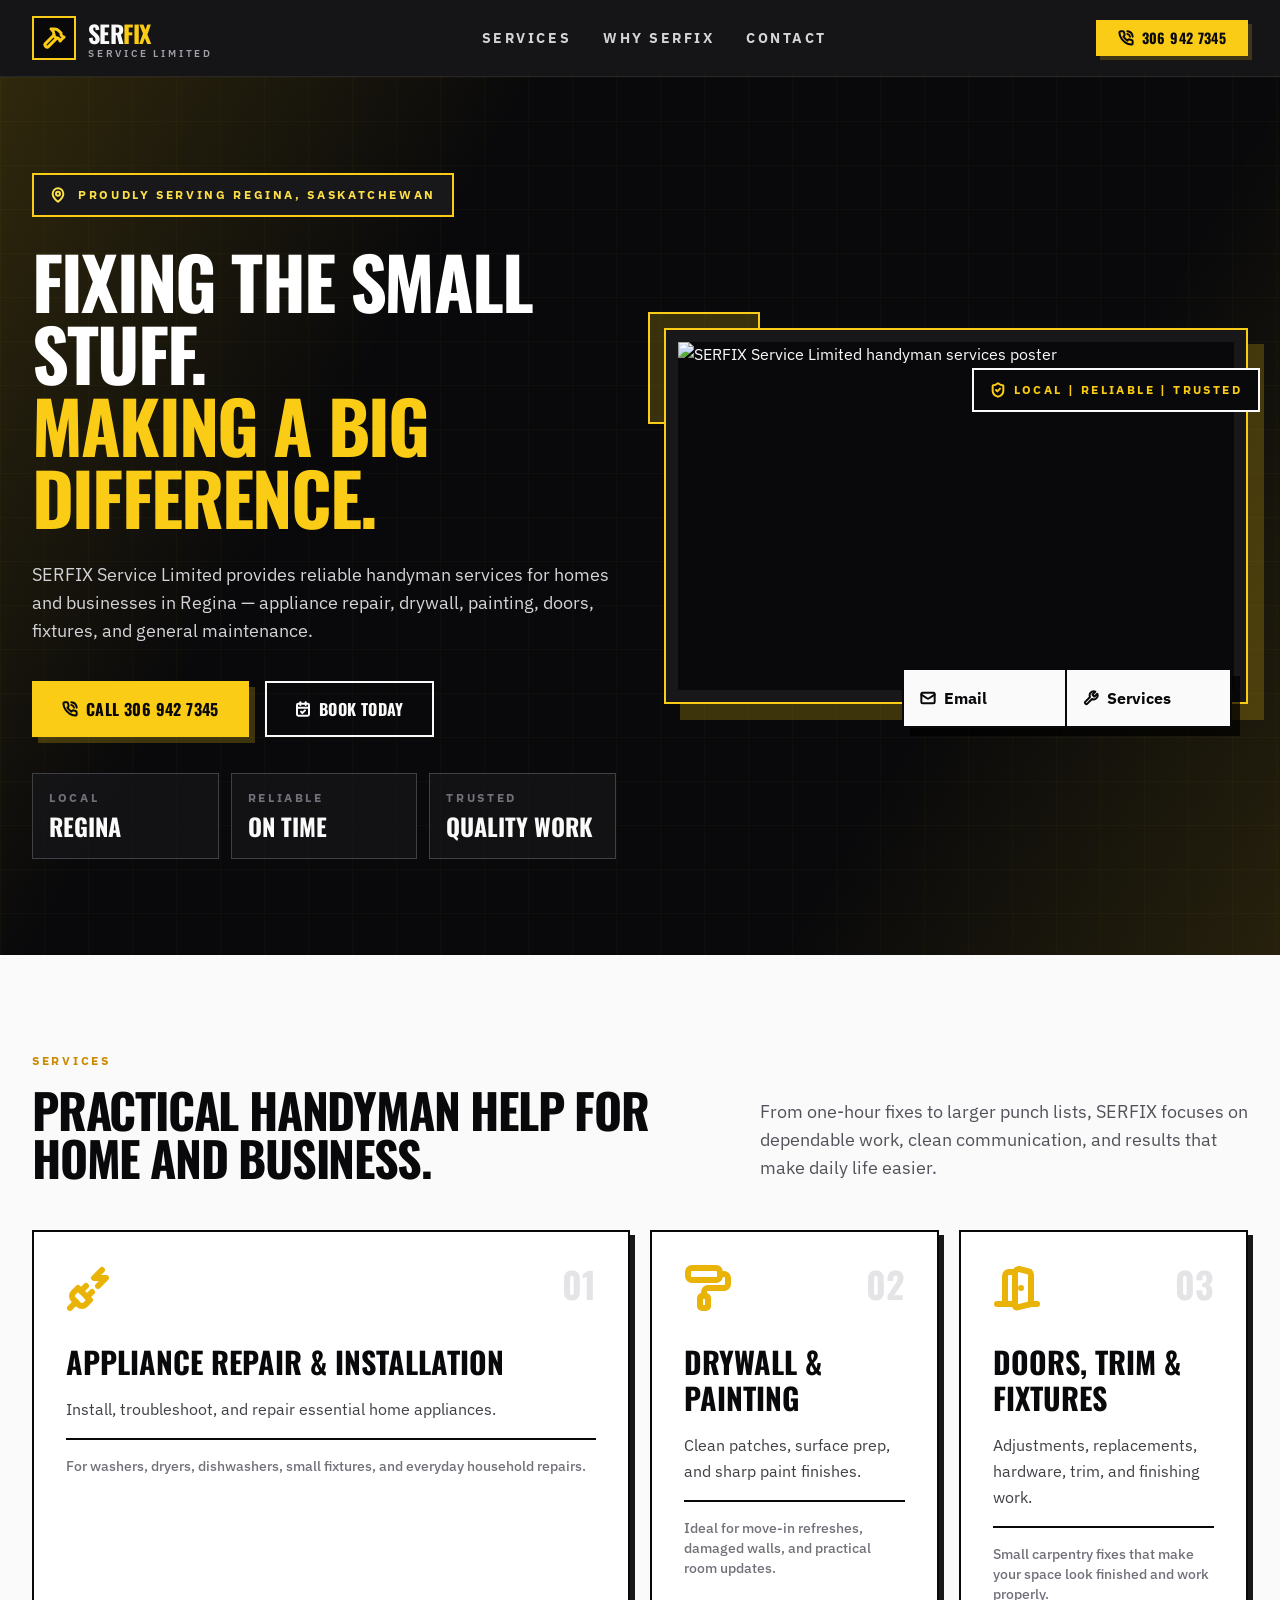
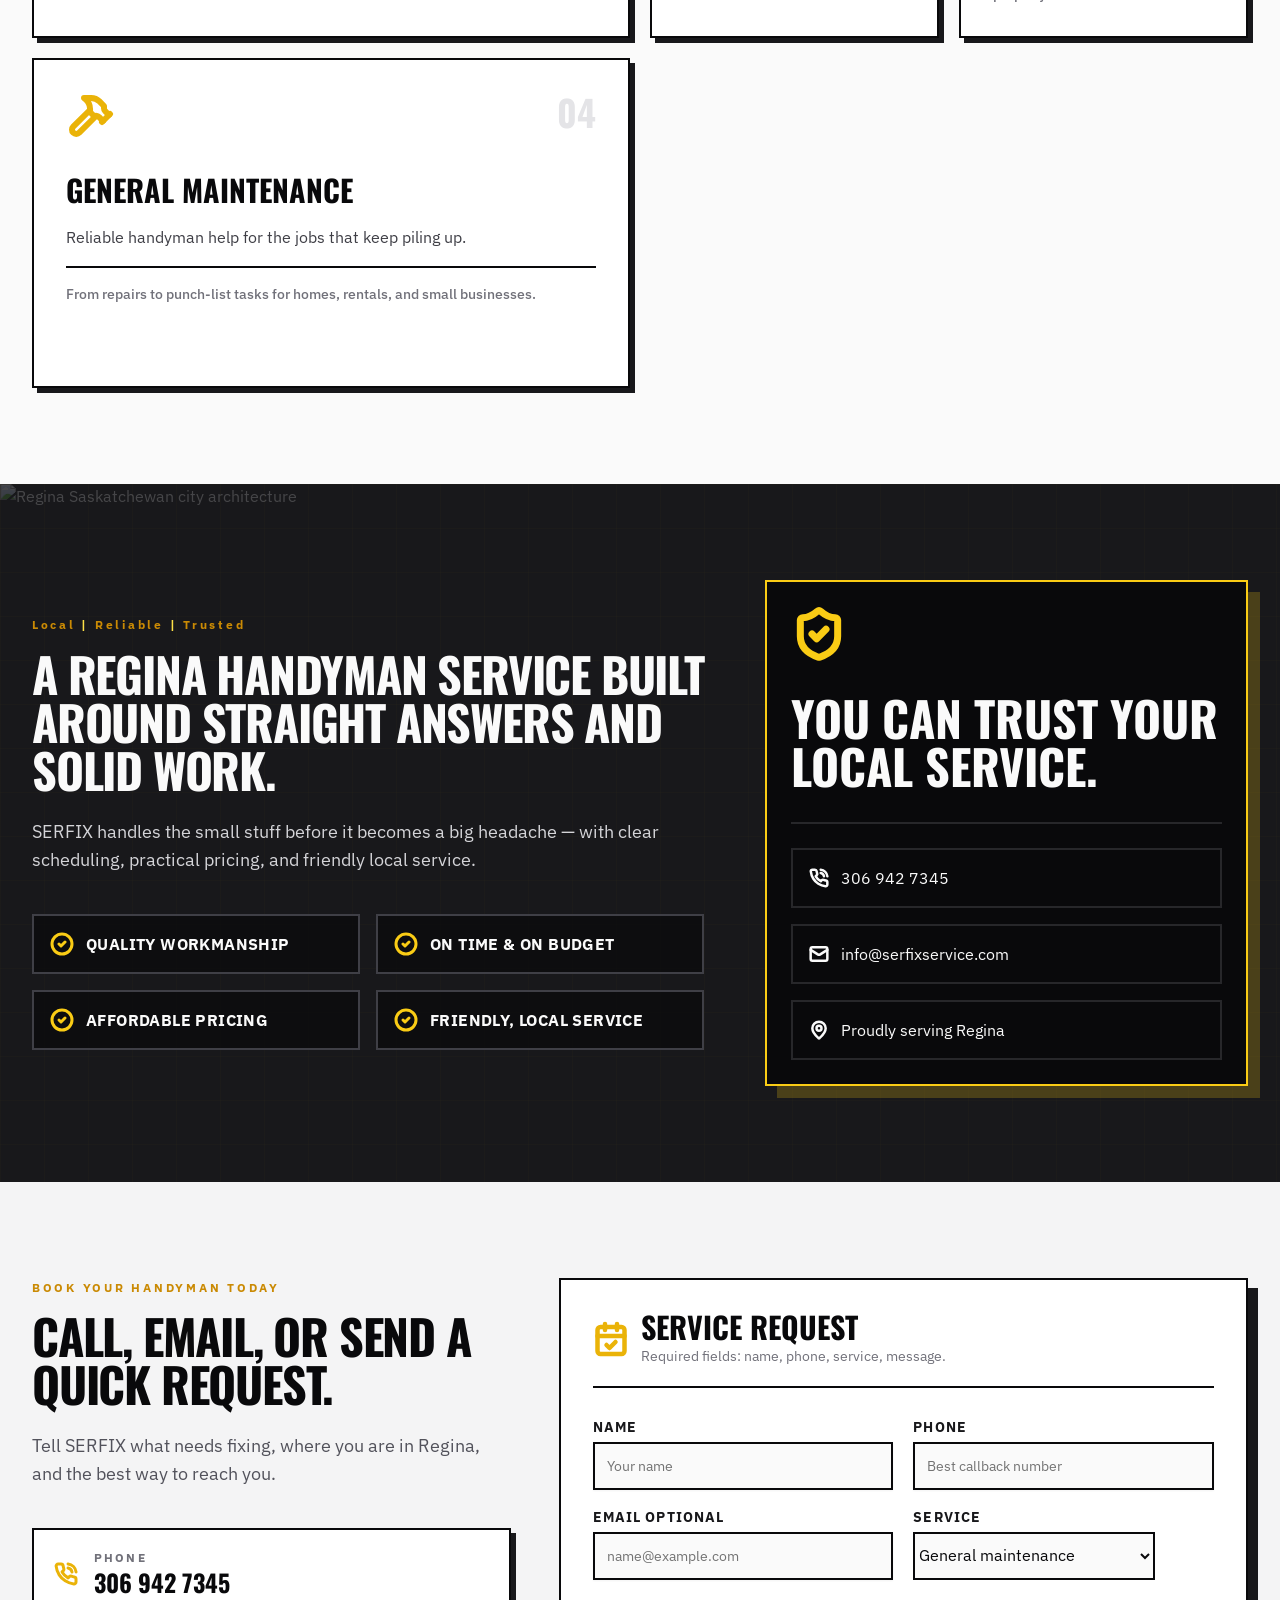
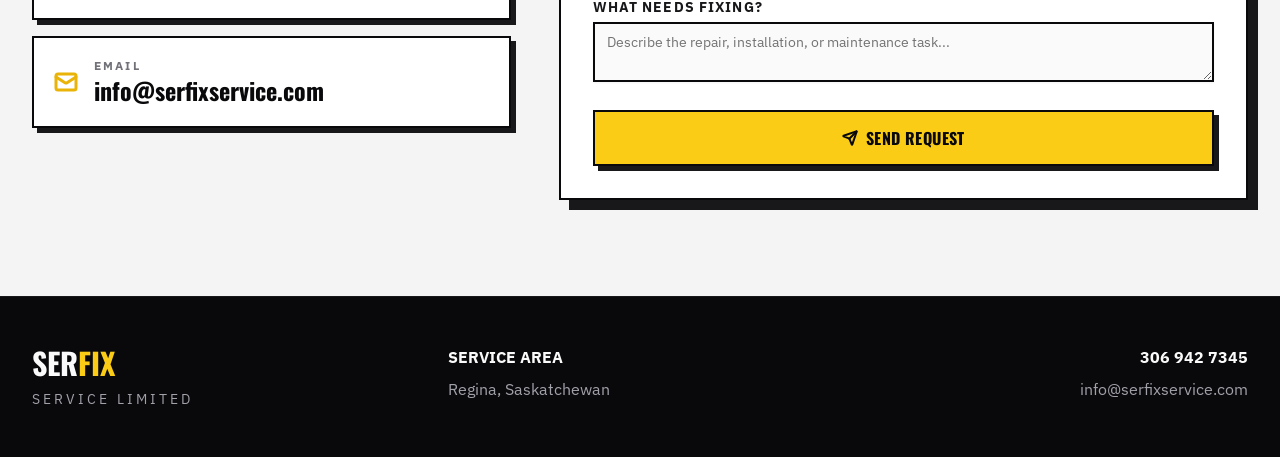
==== commit 5620b981: "auto-commit for 86032f82-fa20-4570-8cf1-2cd8483706d9" ====
--- a/docs/index.html
+++ b/docs/index.html
@@ -1 +1 @@
-<!doctype html><html lang="en"><head><meta charset="utf-8"/><meta name="viewport" content="width=device-width,initial-scale=1"/><meta name="theme-color" content="#000000"/><meta name="description" content="A product of emergent.sh"/><link rel="preconnect" href="https://fonts.googleapis.com"/><link rel="preconnect" href="https://fonts.gstatic.com" crossorigin/><link href="https://fonts.googleapis.com/css2?family=Inter:wght@600&display=swap" rel="stylesheet"/><title>Emergent | Fullstack App</title><script>window.addEventListener("error",function(e){e.error instanceof DOMException&&"DataCloneError"===e.error.name&&e.message&&e.message.includes("PerformanceServerTiming")&&(e.stopImmediatePropagation(),e.preventDefault())},!0)</script><script src="https://assets.emergent.sh/scripts/emergent-main.js"></script><script defer="defer" src="./static/js/main.c72ab91b.js"></script><link href="./static/css/main.b0ab02a5.css" rel="stylesheet"></head><body><noscript>You need to enable JavaScript to run this app.</noscript><div id="root"></div><a id="emergent-badge" target="_blank" href="https://app.emergent.sh/?utm_source=emergent-badge" style="display:inline-flex!important;box-sizing:border-box;width:178px;height:40px;padding:8px 12px 8px 12px;align-items:center!important;gap:8px;border-radius:50px!important;background:#000!important;position:fixed!important;bottom:16px;right:16px;text-decoration:none;font-family:-apple-system,BlinkMacSystemFont,&quot;z-index:9999!important"><svg xmlns="http://www.w3.org/2000/svg" width="16" height="16" viewBox="0 0 16 16" fill="none"><path d="M15.5702 8.13142C15.7729 8.0412 16.0007 8.18878 15.9892 8.4103C15.8374 11.3192 14.0965 14.0405 11.2531 15.3065C8.40964 16.5725 5.2224 16.0453 2.95912 14.2117C2.78676 14.072 2.82955 13.804 3.03219 13.7137L4.95677 12.8568C5.04866 12.8159 5.15446 12.823 5.24204 12.8725C6.73377 13.7153 8.59176 13.8649 10.2772 13.1145C11.9626 12.3641 13.0947 10.8833 13.4665 9.21075C13.4883 9.11256 13.5539 9.02918 13.6457 8.98827L15.5702 8.13142Z" fill="white"/><path fill-rule="evenodd" clip-rule="evenodd" d="M15.3066 4.74698L15.5067 5.19653C15.5759 5.35178 15.5061 5.53366 15.3508 5.60278L1.29992 11.8586C1.14467 11.9278 0.962794 11.8579 0.893675 11.7027L0.701732 11.2716L0.693457 11.2531C-1.10317 7.21778 0.711626 2.49007 4.74692 0.693443C8.78221 -1.10318 13.51 0.711693 15.3066 4.74698ZM2.82356 8.55367C2.63552 8.63739 2.41991 8.51617 2.40853 8.31065C2.28373 6.05724 3.53858 3.85787 5.72286 2.88536C7.90715 1.91286 10.3813 2.45199 11.9724 4.05256C12.1175 4.19854 12.0633 4.43988 11.8753 4.5236L2.82356 8.55367Z" fill="white"/></svg><p style="color:#fff!important;font-family:Inter,sans-serif!important;font-size:13px!important;font-style:normal!important;font-weight:600!important;line-height:20px!important;margin:0!important;white-space:nowrap!important">Made with Emergent</p></a><script>!function(e,t){var r,s,o,i;t.__SV||(window.posthog=t,t._i=[],t.init=function(n,a,p){function c(e,t){var r=t.split(".");2==r.length&&(e=e[r[0]],t=r[1]),e[t]=function(){e.push([t].concat(Array.prototype.slice.call(arguments,0)))}}(o=e.createElement("script")).type="text/javascript",o.crossOrigin="anonymous",o.async=!0,o.src=a.api_host.replace(".i.posthog.com","-assets.i.posthog.com")+"/static/array.js",(i=e.getElementsByTagName("script")[0]).parentNode.insertBefore(o,i);var g=t;for(void 0!==p?g=t[p]=[]:p="posthog",g.people=g.people||[],g.toString=function(e){var t="posthog";return"posthog"!==p&&(t+="."+p),e||(t+=" (stub)"),t},g.people.toString=function(){return g.toString(1)+".people (stub)"},r="init me ws ys ps bs capture je Di ks register register_once register_for_session unregister unregister_for_session Ps getFeatureFlag getFeatureFlagPayload isFeatureEnabled reloadFeatureFlags updateEarlyAccessFeatureEnrollment getEarlyAccessFeatures on onFeatureFlags onSurveysLoaded onSessionId getSurveys getActiveMatchingSurveys renderSurvey canRenderSurvey canRenderSurveyAsync identify setPersonProperties group resetGroups setPersonPropertiesForFlags resetPersonPropertiesForFlags setGroupPropertiesForFlags resetGroupPropertiesForFlags reset get_distinct_id getGroups get_session_id get_session_replay_url alias set_config startSessionRecording stopSessionRecording sessionRecordingStarted captureException loadToolbar get_property getSessionProperty Es $s createPersonProfile Is opt_in_capturing opt_out_capturing has_opted_in_capturing has_opted_out_capturing clear_opt_in_out_capturing Ss debug xs getPageViewId captureTraceFeedback captureTraceMetric".split(" "),s=0;s<r.length;s++)c(g,r[s]);t._i.push([n,a,p])},t.__SV=1)}(document,window.posthog||[]),posthog.init("phc_xAvL2Iq4tFmANRE7kzbKwaSqp1HJjN7x48s3vr0CMjs",{api_host:"https://us.i.posthog.com",person_profiles:"identified_only",session_recording:{recordCrossOriginIframes:!0,capturePerformance:!1}})</script></body></html>+<!doctype html><html lang="en"><head><meta charset="utf-8"/><meta name="viewport" content="width=device-width,initial-scale=1"/><meta name="theme-color" content="#09090b"/><meta name="description" content="SERFIX Service Limited — reliable handyman services in Regina, Saskatchewan."/><title>SERFIX Service Limited</title><script defer="defer" src="./static/js/main.c72ab91b.js"></script><link href="./static/css/main.b091fa7f.css" rel="stylesheet"></head><body><noscript>You need to enable JavaScript to run this app.</noscript><div id="root"></div></body></html>
--- a/docs/static/css/main.b091fa7f.css
+++ b/docs/static/css/main.b091fa7f.css
@@ -0,0 +1,6 @@
+@import url(https://fonts.googleapis.com/css2?family=IBM+Plex+Sans:wght@400;500;600;700;900&family=Oswald:wght@500;600;700&display=swap);*,:after,:before{--tw-border-spacing-x:0;--tw-border-spacing-y:0;--tw-translate-x:0;--tw-translate-y:0;--tw-rotate:0;--tw-skew-x:0;--tw-skew-y:0;--tw-scale-x:1;--tw-scale-y:1;--tw-pan-x: ;--tw-pan-y: ;--tw-pinch-zoom: ;--tw-scroll-snap-strictness:proximity;--tw-gradient-from-position: ;--tw-gradient-via-position: ;--tw-gradient-to-position: ;--tw-ordinal: ;--tw-slashed-zero: ;--tw-numeric-figure: ;--tw-numeric-spacing: ;--tw-numeric-fraction: ;--tw-ring-inset: ;--tw-ring-offset-width:0px;--tw-ring-offset-color:#fff;--tw-ring-color:#3b82f680;--tw-ring-offset-shadow:0 0 #0000;--tw-ring-shadow:0 0 #0000;--tw-shadow:0 0 #0000;--tw-shadow-colored:0 0 #0000;--tw-blur: ;--tw-brightness: ;--tw-contrast: ;--tw-grayscale: ;--tw-hue-rotate: ;--tw-invert: ;--tw-saturate: ;--tw-sepia: ;--tw-drop-shadow: ;--tw-backdrop-blur: ;--tw-backdrop-brightness: ;--tw-backdrop-contrast: ;--tw-backdrop-grayscale: ;--tw-backdrop-hue-rotate: ;--tw-backdrop-invert: ;--tw-backdrop-opacity: ;--tw-backdrop-saturate: ;--tw-backdrop-sepia: ;--tw-contain-size: ;--tw-contain-layout: ;--tw-contain-paint: ;--tw-contain-style: }::backdrop{--tw-border-spacing-x:0;--tw-border-spacing-y:0;--tw-translate-x:0;--tw-translate-y:0;--tw-rotate:0;--tw-skew-x:0;--tw-skew-y:0;--tw-scale-x:1;--tw-scale-y:1;--tw-pan-x: ;--tw-pan-y: ;--tw-pinch-zoom: ;--tw-scroll-snap-strictness:proximity;--tw-gradient-from-position: ;--tw-gradient-via-position: ;--tw-gradient-to-position: ;--tw-ordinal: ;--tw-slashed-zero: ;--tw-numeric-figure: ;--tw-numeric-spacing: ;--tw-numeric-fraction: ;--tw-ring-inset: ;--tw-ring-offset-width:0px;--tw-ring-offset-color:#fff;--tw-ring-color:#3b82f680;--tw-ring-offset-shadow:0 0 #0000;--tw-ring-shadow:0 0 #0000;--tw-shadow:0 0 #0000;--tw-shadow-colored:0 0 #0000;--tw-blur: ;--tw-brightness: ;--tw-contrast: ;--tw-grayscale: ;--tw-hue-rotate: ;--tw-invert: ;--tw-saturate: ;--tw-sepia: ;--tw-drop-shadow: ;--tw-backdrop-blur: ;--tw-backdrop-brightness: ;--tw-backdrop-contrast: ;--tw-backdrop-grayscale: ;--tw-backdrop-hue-rotate: ;--tw-backdrop-invert: ;--tw-backdrop-opacity: ;--tw-backdrop-saturate: ;--tw-backdrop-sepia: ;--tw-contain-size: ;--tw-contain-layout: ;--tw-contain-paint: ;--tw-contain-style: }
+
+/*
+! tailwindcss v3.4.19 | MIT License | https://tailwindcss.com
+*/*,:after,:before{border:0 solid #e5e7eb;box-sizing:border-box}:after,:before{--tw-content:""}:host,html{-webkit-text-size-adjust:100%;font-feature-settings:normal;-webkit-tap-highlight-color:transparent;font-family:IBM Plex Sans,sans-serif;font-variation-settings:normal;line-height:1.5;tab-size:4}body{line-height:inherit}hr{border-top-width:1px;color:inherit;height:0}abbr:where([title]){-webkit-text-decoration:underline dotted;text-decoration:underline dotted}h1,h2,h3,h4,h5,h6{font-size:inherit;font-weight:inherit}a{color:inherit;text-decoration:inherit}b,strong{font-weight:bolder}code,kbd,pre,samp{font-feature-settings:normal;font-family:ui-monospace,SFMono-Regular,Menlo,Monaco,Consolas,Liberation Mono,Courier New,monospace;font-size:1em;font-variation-settings:normal}small{font-size:80%}sub,sup{font-size:75%;line-height:0;position:relative;vertical-align:initial}sub{bottom:-.25em}sup{top:-.5em}table{border-collapse:collapse;border-color:inherit;text-indent:0}button,input,optgroup,select,textarea{font-feature-settings:inherit;color:inherit;font-family:inherit;font-size:100%;font-variation-settings:inherit;font-weight:inherit;letter-spacing:inherit;line-height:inherit;margin:0;padding:0}button,select{text-transform:none}button,input:where([type=button]),input:where([type=reset]),input:where([type=submit]){-webkit-appearance:button;background-color:initial;background-image:none}:-moz-focusring{outline:auto}:-moz-ui-invalid{box-shadow:none}progress{vertical-align:initial}::-webkit-inner-spin-button,::-webkit-outer-spin-button{height:auto}[type=search]{-webkit-appearance:textfield;outline-offset:-2px}::-webkit-search-decoration{-webkit-appearance:none}::-webkit-file-upload-button{-webkit-appearance:button;font:inherit}summary{display:list-item}blockquote,dd,dl,figure,h1,h2,h3,h4,h5,h6,hr,p,pre{margin:0}fieldset{margin:0}fieldset,legend{padding:0}menu,ol,ul{list-style:none;margin:0;padding:0}dialog{padding:0}textarea{resize:vertical}input::placeholder,textarea::placeholder{color:#9ca3af;opacity:1}[role=button],button{cursor:pointer}:disabled{cursor:default}audio,canvas,embed,iframe,img,object,svg,video{display:block;vertical-align:middle}img,video{height:auto;max-width:100%}[hidden]:where(:not([hidden=until-found])){display:none}:root{--background:0 0% 100%;--foreground:0 0% 3.9%;--card:0 0% 100%;--card-foreground:0 0% 3.9%;--popover:0 0% 100%;--popover-foreground:0 0% 3.9%;--primary:48 96% 53%;--primary-foreground:240 10% 4%;--secondary:0 0% 96.1%;--secondary-foreground:0 0% 9%;--muted:0 0% 96.1%;--muted-foreground:0 0% 45.1%;--accent:0 0% 96.1%;--accent-foreground:0 0% 9%;--destructive:0 84.2% 60.2%;--destructive-foreground:0 0% 98%;--border:0 0% 89.8%;--input:0 0% 89.8%;--ring:48 96% 53%;--chart-1:12 76% 61%;--chart-2:173 58% 39%;--chart-3:197 37% 24%;--chart-4:43 74% 66%;--chart-5:27 87% 67%;--radius:0rem}*{border-color:#e5e5e5;border-color:hsl(var(--border))}body{background-color:#fff;background-color:hsl(var(--background));color:#0a0a0a;color:hsl(var(--foreground))}[data-debug-wrapper=true]{display:contents!important}[data-debug-wrapper=true]>*{border:inherit;column-gap:inherit;gap:inherit;margin:inherit;padding:inherit;row-gap:inherit}.sr-only{clip:rect(0,0,0,0);border-width:0;height:1px;margin:-1px;overflow:hidden;padding:0;position:absolute;white-space:nowrap;width:1px}.pointer-events-none{pointer-events:none}.pointer-events-auto{pointer-events:auto}.visible{visibility:visible}.invisible{visibility:hidden}.fixed{position:fixed}.absolute{position:absolute}.relative{position:relative}.sticky{position:-webkit-sticky;position:sticky}.inset-0{inset:0}.inset-x-0{left:0;right:0}.inset-y-0{bottom:0;top:0}.-bottom-12{bottom:-3rem}.-bottom-6{bottom:-1.5rem}.-left-12{left:-3rem}.-left-4{left:-1rem}.-right-12{right:-3rem}.-right-3{right:-.75rem}.-top-12{top:-3rem}.-top-4{top:-1rem}.bottom-0{bottom:0}.left-0{left:0}.left-1{left:.25rem}.left-1\/2{left:50%}.left-2{left:.5rem}.left-6{left:1.5rem}.left-\[50\%\]{left:50%}.right-0{right:0}.right-1{right:.25rem}.right-2{right:.5rem}.right-4{right:1rem}.right-6{right:1.5rem}.top-0{top:0}.top-1{top:.25rem}.top-1\/2{top:50%}.top-10{top:2.5rem}.top-4{top:1rem}.top-\[1px\]{top:1px}.top-\[50\%\]{top:50%}.top-\[60\%\]{top:60%}.top-full{top:100%}.z-10{z-index:10}.z-50{z-index:50}.z-\[100\]{z-index:100}.z-\[1\]{z-index:1}.-mx-1{margin-left:-.25rem;margin-right:-.25rem}.mx-auto{margin-left:auto;margin-right:auto}.my-1{margin-bottom:.25rem;margin-top:.25rem}.-ml-4{margin-left:-1rem}.-mt-4{margin-top:-1rem}.mb-1{margin-bottom:.25rem}.mb-7{margin-bottom:1.75rem}.mb-8{margin-bottom:2rem}.ml-1{margin-left:.25rem}.ml-auto{margin-left:auto}.mr-2{margin-right:.5rem}.mt-1{margin-top:.25rem}.mt-1\.5{margin-top:.375rem}.mt-10{margin-top:2.5rem}.mt-12{margin-top:3rem}.mt-2{margin-top:.5rem}.mt-24{margin-top:6rem}.mt-4{margin-top:1rem}.mt-5{margin-top:1.25rem}.mt-6{margin-top:1.5rem}.mt-7{margin-top:1.75rem}.mt-8{margin-top:2rem}.mt-9{margin-top:2.25rem}.mt-auto{margin-top:auto}.block{display:block}.flex{display:flex}.inline-flex{display:inline-flex}.table{display:table}.grid{display:grid}.hidden{display:none}.aspect-\[16\/10\]{aspect-ratio:16/10}.aspect-square{aspect-ratio:1/1}.h-1\.5{height:.375rem}.h-10{height:2.5rem}.h-11{height:2.75rem}.h-12{height:3rem}.h-14{height:3.5rem}.h-2{height:.5rem}.h-2\.5{height:.625rem}.h-28{height:7rem}.h-3{height:.75rem}.h-3\.5{height:.875rem}.h-4{height:1rem}.h-5{height:1.25rem}.h-6{height:1.5rem}.h-7{height:1.75rem}.h-8{height:2rem}.h-9{height:2.25rem}.h-\[1px\]{height:1px}.h-\[var\(--radix-navigation-menu-viewport-height\)\]{height:var(--radix-navigation-menu-viewport-height)}.h-\[var\(--radix-select-trigger-height\)\]{height:var(--radix-select-trigger-height)}.h-auto{height:auto}.h-full{height:100%}.h-px{height:1px}.max-h-\[--radix-context-menu-content-available-height\]{max-height:var(--radix-context-menu-content-available-height)}.max-h-\[--radix-select-content-available-height\]{max-height:var(--radix-select-content-available-height)}.max-h-\[300px\]{max-height:300px}.max-h-\[var\(--radix-dropdown-menu-content-available-height\)\]{max-height:var(--radix-dropdown-menu-content-available-height)}.max-h-screen{max-height:100vh}.min-h-36{min-height:9rem}.min-h-\[60px\]{min-height:60px}.min-h-\[86vh\]{min-height:86vh}.min-h-screen{min-height:100vh}.w-10{width:2.5rem}.w-11{width:2.75rem}.w-12{width:3rem}.w-14{width:3.5rem}.w-2{width:.5rem}.w-2\.5{width:.625rem}.w-28{width:7rem}.w-3{width:.75rem}.w-3\.5{width:.875rem}.w-3\/4{width:75%}.w-4{width:1rem}.w-5{width:1.25rem}.w-6{width:1.5rem}.w-64{width:16rem}.w-7{width:1.75rem}.w-72{width:18rem}.w-8{width:2rem}.w-9{width:2.25rem}.w-\[100px\]{width:100px}.w-\[1px\]{width:1px}.w-full{width:100%}.w-max{width:-webkit-max-content;width:max-content}.w-px{width:1px}.min-w-0{min-width:0}.min-w-10{min-width:2.5rem}.min-w-8{min-width:2rem}.min-w-9{min-width:2.25rem}.min-w-\[12rem\]{min-width:12rem}.min-w-\[8rem\]{min-width:8rem}.min-w-\[var\(--radix-select-trigger-width\)\]{min-width:var(--radix-select-trigger-width)}.max-w-2xl{max-width:42rem}.max-w-3xl{max-width:48rem}.max-w-4xl{max-width:56rem}.max-w-7xl{max-width:80rem}.max-w-lg{max-width:32rem}.max-w-max{max-width:-webkit-max-content;max-width:max-content}.flex-1{flex:1 1}.shrink-0{flex-shrink:0}.grow{flex-grow:1}.grow-0{flex-grow:0}.basis-full{flex-basis:100%}.caption-bottom{caption-side:bottom}.border-collapse{border-collapse:collapse}.origin-\[--radix-context-menu-content-transform-origin\]{transform-origin:var(--radix-context-menu-content-transform-origin)}.origin-\[--radix-dropdown-menu-content-transform-origin\]{transform-origin:var(--radix-dropdown-menu-content-transform-origin)}.origin-\[--radix-hover-card-content-transform-origin\]{transform-origin:var(--radix-hover-card-content-transform-origin)}.origin-\[--radix-menubar-content-transform-origin\]{transform-origin:var(--radix-menubar-content-transform-origin)}.origin-\[--radix-popover-content-transform-origin\]{transform-origin:var(--radix-popover-content-transform-origin)}.origin-\[--radix-select-content-transform-origin\]{transform-origin:var(--radix-select-content-transform-origin)}.origin-\[--radix-tooltip-content-transform-origin\]{transform-origin:var(--radix-tooltip-content-transform-origin)}.-translate-x-1\/2{--tw-translate-x:-50%}.-translate-x-1\/2,.-translate-y-1\/2{transform:translate(var(--tw-translate-x),var(--tw-translate-y)) rotate(var(--tw-rotate)) skewX(var(--tw-skew-x)) skewY(var(--tw-skew-y)) scaleX(var(--tw-scale-x)) scaleY(var(--tw-scale-y))}.-translate-y-1\/2{--tw-translate-y:-50%}.translate-x-\[-50\%\]{--tw-translate-x:-50%}.translate-x-\[-50\%\],.translate-y-\[-50\%\]{transform:translate(var(--tw-translate-x),var(--tw-translate-y)) rotate(var(--tw-rotate)) skewX(var(--tw-skew-x)) skewY(var(--tw-skew-y)) scaleX(var(--tw-scale-x)) scaleY(var(--tw-scale-y))}.translate-y-\[-50\%\]{--tw-translate-y:-50%}.rotate-45{--tw-rotate:45deg}.rotate-45,.rotate-90{transform:translate(var(--tw-translate-x),var(--tw-translate-y)) rotate(var(--tw-rotate)) skewX(var(--tw-skew-x)) skewY(var(--tw-skew-y)) scaleX(var(--tw-scale-x)) scaleY(var(--tw-scale-y))}.rotate-90{--tw-rotate:90deg}.transform{transform:translate(var(--tw-translate-x),var(--tw-translate-y)) rotate(var(--tw-rotate)) skewX(var(--tw-skew-x)) skewY(var(--tw-skew-y)) scaleX(var(--tw-scale-x)) scaleY(var(--tw-scale-y))}@keyframes pulse{50%{opacity:.5}}.animate-pulse{animation:pulse 2s cubic-bezier(.4,0,.6,1) infinite}.cursor-default{cursor:default}.cursor-pointer{cursor:pointer}.touch-none{touch-action:none}.select-none{-webkit-user-select:none;user-select:none}.resize-y{resize:vertical}.list-none{list-style-type:none}.grid-cols-1{grid-template-columns:repeat(1,minmax(0,1fr))}.grid-cols-2{grid-template-columns:repeat(2,minmax(0,1fr))}.flex-row{flex-direction:row}.flex-col{flex-direction:column}.flex-col-reverse{flex-direction:column-reverse}.flex-wrap{flex-wrap:wrap}.place-items-center{place-items:center}.items-start{align-items:flex-start}.items-end{align-items:flex-end}.items-center{align-items:center}.justify-center{justify-content:center}.justify-between{justify-content:space-between}.gap-1{gap:.25rem}.gap-1\.5{gap:.375rem}.gap-10{gap:2.5rem}.gap-12{gap:3rem}.gap-2{gap:.5rem}.gap-3{gap:.75rem}.gap-4{gap:1rem}.gap-5{gap:1.25rem}.gap-6{gap:1.5rem}.gap-8{gap:2rem}.space-x-1>:not([hidden])~:not([hidden]){--tw-space-x-reverse:0;margin-left:calc(.25rem*(1 - var(--tw-space-x-reverse)));margin-right:calc(.25rem*var(--tw-space-x-reverse))}.space-x-2>:not([hidden])~:not([hidden]){--tw-space-x-reverse:0;margin-left:calc(.5rem*(1 - var(--tw-space-x-reverse)));margin-right:calc(.5rem*var(--tw-space-x-reverse))}.space-y-1>:not([hidden])~:not([hidden]){--tw-space-y-reverse:0;margin-bottom:calc(.25rem*var(--tw-space-y-reverse));margin-top:calc(.25rem*(1 - var(--tw-space-y-reverse)))}.space-y-1\.5>:not([hidden])~:not([hidden]){--tw-space-y-reverse:0;margin-bottom:calc(.375rem*var(--tw-space-y-reverse));margin-top:calc(.375rem*(1 - var(--tw-space-y-reverse)))}.space-y-2>:not([hidden])~:not([hidden]){--tw-space-y-reverse:0;margin-bottom:calc(.5rem*var(--tw-space-y-reverse));margin-top:calc(.5rem*(1 - var(--tw-space-y-reverse)))}.space-y-4>:not([hidden])~:not([hidden]){--tw-space-y-reverse:0;margin-bottom:calc(1rem*var(--tw-space-y-reverse));margin-top:calc(1rem*(1 - var(--tw-space-y-reverse)))}.overflow-auto{overflow:auto}.overflow-hidden{overflow:hidden}.overflow-y-auto{overflow-y:auto}.overflow-x-hidden{overflow-x:hidden}.whitespace-nowrap{white-space:nowrap}.break-words{overflow-wrap:break-word}.break-all{word-break:break-all}.rounded-\[inherit\]{border-radius:inherit}.rounded-full{border-radius:9999px}.rounded-lg{border-radius:0;border-radius:var(--radius)}.rounded-md{border-radius:-2px;border-radius:calc(var(--radius) - 2px)}.rounded-none{border-radius:0}.rounded-sm{border-radius:-4px;border-radius:calc(var(--radius) - 4px)}.rounded-xl{border-radius:.75rem}.rounded-t-\[10px\]{border-top-left-radius:10px;border-top-right-radius:10px}.rounded-tl-sm{border-top-left-radius:-4px;border-top-left-radius:calc(var(--radius) - 4px)}.border{border-width:1px}.border-2{border-width:2px}.border-y{border-top-width:1px}.border-b,.border-y{border-bottom-width:1px}.border-b-2{border-bottom-width:2px}.border-l{border-left-width:1px}.border-r{border-right-width:1px}.border-r-2{border-right-width:2px}.border-t{border-top-width:1px}.border-t-2{border-top-width:2px}.border-destructive{border-color:#ef4444;border-color:hsl(var(--destructive))}.border-destructive\/50{border-color:#ef444480;border-color:hsl(var(--destructive)/.5)}.border-input{border-color:#e5e5e5;border-color:hsl(var(--input))}.border-primary{border-color:#facc14;border-color:hsl(var(--primary))}.border-primary\/50{border-color:#facc1480;border-color:hsl(var(--primary)/.5)}.border-transparent{border-color:#0000}.border-yellow-400{--tw-border-opacity:1;border-color:#facc15;border-color:rgb(250 204 21/var(--tw-border-opacity,1))}.border-zinc-50{--tw-border-opacity:1;border-color:#fafafa;border-color:rgb(250 250 250/var(--tw-border-opacity,1))}.border-zinc-700{--tw-border-opacity:1;border-color:#3f3f46;border-color:rgb(63 63 70/var(--tw-border-opacity,1))}.border-zinc-800{--tw-border-opacity:1;border-color:#27272a;border-color:rgb(39 39 42/var(--tw-border-opacity,1))}.border-zinc-900{--tw-border-opacity:1;border-color:#18181b;border-color:rgb(24 24 27/var(--tw-border-opacity,1))}.border-zinc-950{--tw-border-opacity:1;border-color:#09090b;border-color:rgb(9 9 11/var(--tw-border-opacity,1))}.border-l-transparent{border-left-color:#0000}.border-t-transparent{border-top-color:#0000}.bg-accent{background-color:#f5f5f5;background-color:hsl(var(--accent))}.bg-background{background-color:#fff;background-color:hsl(var(--background))}.bg-black\/80{background-color:#000c}.bg-border{background-color:#e5e5e5;background-color:hsl(var(--border))}.bg-card{background-color:#fff;background-color:hsl(var(--card))}.bg-destructive{background-color:#ef4444;background-color:hsl(var(--destructive))}.bg-foreground{background-color:#0a0a0a;background-color:hsl(var(--foreground))}.bg-muted{background-color:#f5f5f5;background-color:hsl(var(--muted))}.bg-muted\/50{background-color:#f5f5f580;background-color:hsl(var(--muted)/.5)}.bg-popover{background-color:#fff;background-color:hsl(var(--popover))}.bg-primary{background-color:#facc14;background-color:hsl(var(--primary))}.bg-primary\/10{background-color:#facc141a;background-color:hsl(var(--primary)/.1)}.bg-primary\/20{background-color:#facc1433;background-color:hsl(var(--primary)/.2)}.bg-secondary{background-color:#f5f5f5;background-color:hsl(var(--secondary))}.bg-transparent{background-color:initial}.bg-white{--tw-bg-opacity:1;background-color:#fff;background-color:rgb(255 255 255/var(--tw-bg-opacity,1))}.bg-yellow-400{--tw-bg-opacity:1;background-color:#facc15;background-color:rgb(250 204 21/var(--tw-bg-opacity,1))}.bg-yellow-400\/20{background-color:#facc1533}.bg-zinc-100{--tw-bg-opacity:1;background-color:#f4f4f5;background-color:rgb(244 244 245/var(--tw-bg-opacity,1))}.bg-zinc-50{--tw-bg-opacity:1;background-color:#fafafa;background-color:rgb(250 250 250/var(--tw-bg-opacity,1))}.bg-zinc-900{--tw-bg-opacity:1;background-color:#18181b;background-color:rgb(24 24 27/var(--tw-bg-opacity,1))}.bg-zinc-900\/70{background-color:#18181bb3}.bg-zinc-950{--tw-bg-opacity:1;background-color:#09090b;background-color:rgb(9 9 11/var(--tw-bg-opacity,1))}.bg-zinc-950\/70{background-color:#09090bb3}.bg-zinc-950\/95{background-color:#09090bf2}.bg-\[linear-gradient\(120deg\2c rgba\(250\2c 204\2c 21\2c 0\.16\)_0\%\2c transparent_30\%\2c transparent_72\%\2c rgba\(250\2c 204\2c 21\2c 0\.12\)_100\%\)\]{background-image:linear-gradient(120deg,#facc1529,#0000 30%,#0000 72%,#facc151f)}.fill-current{fill:currentColor}.fill-primary{fill:#facc14;fill:hsl(var(--primary))}.object-contain{object-fit:contain}.object-cover{object-fit:cover}.object-center{object-position:center}.p-0{padding:0}.p-1{padding:.25rem}.p-2{padding:.5rem}.p-3{padding:.75rem}.p-4{padding:1rem}.p-5{padding:1.25rem}.p-6{padding:1.5rem}.p-\[1px\]{padding:1px}.px-1\.5{padding-left:.375rem;padding-right:.375rem}.px-2{padding-left:.5rem;padding-right:.5rem}.px-2\.5{padding-left:.625rem;padding-right:.625rem}.px-3{padding-left:.75rem;padding-right:.75rem}.px-4{padding-left:1rem;padding-right:1rem}.px-5{padding-left:1.25rem;padding-right:1.25rem}.px-7{padding-left:1.75rem;padding-right:1.75rem}.px-8{padding-left:2rem;padding-right:2rem}.py-0\.5{padding-bottom:.125rem;padding-top:.125rem}.py-1{padding-bottom:.25rem;padding-top:.25rem}.py-1\.5{padding-bottom:.375rem;padding-top:.375rem}.py-12{padding-bottom:3rem;padding-top:3rem}.py-16{padding-bottom:4rem;padding-top:4rem}.py-2{padding-bottom:.5rem;padding-top:.5rem}.py-20{padding-bottom:5rem;padding-top:5rem}.py-3{padding-bottom:.75rem;padding-top:.75rem}.py-4{padding-bottom:1rem;padding-top:1rem}.py-6{padding-bottom:1.5rem;padding-top:1.5rem}.pb-4{padding-bottom:1rem}.pb-5{padding-bottom:1.25rem}.pl-2{padding-left:.5rem}.pl-2\.5{padding-left:.625rem}.pl-4{padding-left:1rem}.pl-8{padding-left:2rem}.pr-2{padding-right:.5rem}.pr-2\.5{padding-right:.625rem}.pr-6{padding-right:1.5rem}.pr-8{padding-right:2rem}.pt-0{padding-top:0}.pt-1{padding-top:.25rem}.pt-4{padding-top:1rem}.pt-6{padding-top:1.5rem}.text-left{text-align:left}.text-center{text-align:center}.align-middle{vertical-align:middle}.font-display{font-family:Oswald,sans-serif}.font-sans{font-family:IBM Plex Sans,sans-serif}.text-2xl{font-size:1.5rem;line-height:2rem}.text-3xl{font-size:1.875rem;line-height:2.25rem}.text-4xl{font-size:2.25rem;line-height:2.5rem}.text-5xl{font-size:3rem;line-height:1}.text-\[0\.8rem\]{font-size:.8rem}.text-\[10px\]{font-size:10px}.text-base{font-size:1rem;line-height:1.5rem}.text-lg{font-size:1.125rem;line-height:1.75rem}.text-sm{font-size:.875rem;line-height:1.25rem}.text-xs{font-size:.75rem;line-height:1rem}.font-black{font-weight:900}.font-bold{font-weight:700}.font-medium{font-weight:500}.font-normal{font-weight:400}.font-semibold{font-weight:600}.uppercase{text-transform:uppercase}.leading-\[0\.92\]{line-height:.92}.leading-none{line-height:1}.leading-relaxed{line-height:1.625}.leading-tight{line-height:1.25}.tracking-\[0\.18em\]{letter-spacing:.18em}.tracking-\[0\.22em\]{letter-spacing:.22em}.tracking-\[0\.28em\]{letter-spacing:.28em}.tracking-\[0\.2em\]{letter-spacing:.2em}.tracking-tight{letter-spacing:-.025em}.tracking-wide{letter-spacing:.025em}.tracking-widest{letter-spacing:.1em}.text-accent-foreground{color:#171717;color:hsl(var(--accent-foreground))}.text-card-foreground{color:#0a0a0a;color:hsl(var(--card-foreground))}.text-current{color:currentColor}.text-destructive{color:#ef4444;color:hsl(var(--destructive))}.text-destructive-foreground{color:#fafafa;color:hsl(var(--destructive-foreground))}.text-foreground{color:#0a0a0a;color:hsl(var(--foreground))}.text-foreground\/50{color:#0a0a0a80;color:hsl(var(--foreground)/.5)}.text-muted-foreground{color:#737373;color:hsl(var(--muted-foreground))}.text-popover-foreground{color:#0a0a0a;color:hsl(var(--popover-foreground))}.text-primary{color:#facc14;color:hsl(var(--primary))}.text-primary-foreground{color:#09090b;color:hsl(var(--primary-foreground))}.text-secondary-foreground{color:#171717;color:hsl(var(--secondary-foreground))}.text-white{--tw-text-opacity:1;color:#fff;color:rgb(255 255 255/var(--tw-text-opacity,1))}.text-yellow-300{--tw-text-opacity:1;color:#fde047;color:rgb(253 224 71/var(--tw-text-opacity,1))}.text-yellow-400{--tw-text-opacity:1;color:#facc15;color:rgb(250 204 21/var(--tw-text-opacity,1))}.text-yellow-500{--tw-text-opacity:1;color:#eab308;color:rgb(234 179 8/var(--tw-text-opacity,1))}.text-zinc-200{--tw-text-opacity:1;color:#e4e4e7;color:rgb(228 228 231/var(--tw-text-opacity,1))}.text-zinc-300{--tw-text-opacity:1;color:#d4d4d8;color:rgb(212 212 216/var(--tw-text-opacity,1))}.text-zinc-400{--tw-text-opacity:1;color:#a1a1aa;color:rgb(161 161 170/var(--tw-text-opacity,1))}.text-zinc-50{--tw-text-opacity:1;color:#fafafa;color:rgb(250 250 250/var(--tw-text-opacity,1))}.text-zinc-500{--tw-text-opacity:1;color:#71717a;color:rgb(113 113 122/var(--tw-text-opacity,1))}.text-zinc-600{--tw-text-opacity:1;color:#52525b;color:rgb(82 82 91/var(--tw-text-opacity,1))}.text-zinc-700{--tw-text-opacity:1;color:#3f3f46;color:rgb(63 63 70/var(--tw-text-opacity,1))}.text-zinc-950{--tw-text-opacity:1;color:#09090b;color:rgb(9 9 11/var(--tw-text-opacity,1))}.underline-offset-4{text-underline-offset:4px}.opacity-0{opacity:0}.opacity-15{opacity:.15}.opacity-20{opacity:.2}.opacity-25{opacity:.25}.opacity-50{opacity:.5}.opacity-60{opacity:.6}.opacity-70{opacity:.7}.opacity-90{opacity:.9}.shadow{--tw-shadow:0 1px 3px 0 #0000001a,0 1px 2px -1px #0000001a;--tw-shadow-colored:0 1px 3px 0 var(--tw-shadow-color),0 1px 2px -1px var(--tw-shadow-color)}.shadow,.shadow-\[10px_10px_0px_0px_rgba\(24\2c 24\2c 27\2c 1\)\]{box-shadow:0 0 #0000,0 0 #0000,var(--tw-shadow);box-shadow:var(--tw-ring-offset-shadow,0 0 #0000),var(--tw-ring-shadow,0 0 #0000),var(--tw-shadow)}.shadow-\[10px_10px_0px_0px_rgba\(24\2c 24\2c 27\2c 1\)\]{--tw-shadow:10px 10px 0px 0px #18181b;--tw-shadow-colored:10px 10px 0px 0px var(--tw-shadow-color)}.shadow-\[12px_12px_0px_0px_rgba\(250\2c 204\2c 21\2c 0\.22\)\]{--tw-shadow:12px 12px 0px 0px #facc1538;--tw-shadow-colored:12px 12px 0px 0px var(--tw-shadow-color)}.shadow-\[12px_12px_0px_0px_rgba\(250\2c 204\2c 21\2c 0\.22\)\],.shadow-\[16px_16px_0px_0px_rgba\(250\2c 204\2c 21\2c 0\.22\)\]{box-shadow:0 0 #0000,0 0 #0000,var(--tw-shadow);box-shadow:var(--tw-ring-offset-shadow,0 0 #0000),var(--tw-ring-shadow,0 0 #0000),var(--tw-shadow)}.shadow-\[16px_16px_0px_0px_rgba\(250\2c 204\2c 21\2c 0\.22\)\]{--tw-shadow:16px 16px 0px 0px #facc1538;--tw-shadow-colored:16px 16px 0px 0px var(--tw-shadow-color)}.shadow-\[4px_4px_0px_0px_rgba\(250\2c 204\2c 21\2c 0\.18\)\]{--tw-shadow:4px 4px 0px 0px #facc152e;--tw-shadow-colored:4px 4px 0px 0px var(--tw-shadow-color)}.shadow-\[4px_4px_0px_0px_rgba\(250\2c 204\2c 21\2c 0\.18\)\],.shadow-\[5px_5px_0px_0px_rgba\(24\2c 24\2c 27\2c 1\)\]{box-shadow:0 0 #0000,0 0 #0000,var(--tw-shadow);box-shadow:var(--tw-ring-offset-shadow,0 0 #0000),var(--tw-ring-shadow,0 0 #0000),var(--tw-shadow)}.shadow-\[5px_5px_0px_0px_rgba\(24\2c 24\2c 27\2c 1\)\]{--tw-shadow:5px 5px 0px 0px #18181b;--tw-shadow-colored:5px 5px 0px 0px var(--tw-shadow-color)}.shadow-\[6px_6px_0px_0px_rgba\(250\2c 204\2c 21\2c 0\.22\)\]{--tw-shadow:6px 6px 0px 0px #facc1538;--tw-shadow-colored:6px 6px 0px 0px var(--tw-shadow-color)}.shadow-\[6px_6px_0px_0px_rgba\(250\2c 204\2c 21\2c 0\.22\)\],.shadow-\[8px_8px_0px_0px_rgba\(0\2c 0\2c 0\2c 0\.7\)\]{box-shadow:0 0 #0000,0 0 #0000,var(--tw-shadow);box-shadow:var(--tw-ring-offset-shadow,0 0 #0000),var(--tw-ring-shadow,0 0 #0000),var(--tw-shadow)}.shadow-\[8px_8px_0px_0px_rgba\(0\2c 0\2c 0\2c 0\.7\)\]{--tw-shadow:8px 8px 0px 0px #000000b3;--tw-shadow-colored:8px 8px 0px 0px var(--tw-shadow-color)}.shadow-lg{--tw-shadow:0 10px 15px -3px #0000001a,0 4px 6px -4px #0000001a;--tw-shadow-colored:0 10px 15px -3px var(--tw-shadow-color),0 4px 6px -4px var(--tw-shadow-color)}.shadow-lg,.shadow-md{box-shadow:0 0 #0000,0 0 #0000,var(--tw-shadow);box-shadow:var(--tw-ring-offset-shadow,0 0 #0000),var(--tw-ring-shadow,0 0 #0000),var(--tw-shadow)}.shadow-md{--tw-shadow:0 4px 6px -1px #0000001a,0 2px 4px -2px #0000001a;--tw-shadow-colored:0 4px 6px -1px var(--tw-shadow-color),0 2px 4px -2px var(--tw-shadow-color)}.shadow-sm{--tw-shadow:0 1px 2px 0 #0000000d;--tw-shadow-colored:0 1px 2px 0 var(--tw-shadow-color);box-shadow:0 0 #0000,0 0 #0000,var(--tw-shadow);box-shadow:var(--tw-ring-offset-shadow,0 0 #0000),var(--tw-ring-shadow,0 0 #0000),var(--tw-shadow)}.outline-none{outline:2px solid #0000;outline-offset:2px}.outline{outline-style:solid}.ring-0{--tw-ring-offset-shadow:var(--tw-ring-inset) 0 0 0 var(--tw-ring-offset-width) var(--tw-ring-offset-color);--tw-ring-shadow:var(--tw-ring-inset) 0 0 0 calc(var(--tw-ring-offset-width)) var(--tw-ring-color)}.ring-0,.ring-1{box-shadow:var(--tw-ring-offset-shadow),var(--tw-ring-shadow),0 0 #0000;box-shadow:var(--tw-ring-offset-shadow),var(--tw-ring-shadow),var(--tw-shadow,0 0 #0000)}.ring-1{--tw-ring-offset-shadow:var(--tw-ring-inset) 0 0 0 var(--tw-ring-offset-width) var(--tw-ring-offset-color);--tw-ring-shadow:var(--tw-ring-inset) 0 0 0 calc(1px + var(--tw-ring-offset-width)) var(--tw-ring-color)}.ring-ring{--tw-ring-color:hsl(var(--ring))}.ring-offset-background{--tw-ring-offset-color:hsl(var(--background))}.filter{filter:var(--tw-blur) var(--tw-brightness) var(--tw-contrast) var(--tw-grayscale) var(--tw-hue-rotate) var(--tw-invert) var(--tw-saturate) var(--tw-sepia) var(--tw-drop-shadow)}.backdrop-blur-md{--tw-backdrop-blur:blur(12px);-webkit-backdrop-filter:var(--tw-backdrop-blur) var(--tw-backdrop-brightness) var(--tw-backdrop-contrast) var(--tw-backdrop-grayscale) var(--tw-backdrop-hue-rotate) var(--tw-backdrop-invert) var(--tw-backdrop-opacity) var(--tw-backdrop-saturate) var(--tw-backdrop-sepia);backdrop-filter:var(--tw-backdrop-blur) var(--tw-backdrop-brightness) var(--tw-backdrop-contrast) var(--tw-backdrop-grayscale) var(--tw-backdrop-hue-rotate) var(--tw-backdrop-invert) var(--tw-backdrop-opacity) var(--tw-backdrop-saturate) var(--tw-backdrop-sepia)}.transition{transition-duration:.15s;transition-property:color,background-color,border-color,fill,stroke,opacity,box-shadow,transform,filter,-webkit-text-decoration-color,-webkit-backdrop-filter;transition-property:color,background-color,border-color,text-decoration-color,fill,stroke,opacity,box-shadow,transform,filter,backdrop-filter;transition-property:color,background-color,border-color,text-decoration-color,fill,stroke,opacity,box-shadow,transform,filter,backdrop-filter,-webkit-text-decoration-color,-webkit-backdrop-filter;transition-timing-function:cubic-bezier(.4,0,.2,1)}.transition-\[transform\2c background-color\2c color\]{transition-duration:.15s;transition-property:transform,background-color,color;transition-timing-function:cubic-bezier(.4,0,.2,1)}.transition-\[transform\2c background-color\]{transition-duration:.15s;transition-property:transform,background-color;transition-timing-function:cubic-bezier(.4,0,.2,1)}.transition-all{transition-duration:.15s;transition-property:all;transition-timing-function:cubic-bezier(.4,0,.2,1)}.transition-colors{transition-duration:.15s;transition-property:color,background-color,border-color,fill,stroke,-webkit-text-decoration-color;transition-property:color,background-color,border-color,text-decoration-color,fill,stroke;transition-property:color,background-color,border-color,text-decoration-color,fill,stroke,-webkit-text-decoration-color;transition-timing-function:cubic-bezier(.4,0,.2,1)}.transition-opacity{transition-duration:.15s;transition-property:opacity;transition-timing-function:cubic-bezier(.4,0,.2,1)}.transition-transform{transition-duration:.15s;transition-property:transform;transition-timing-function:cubic-bezier(.4,0,.2,1)}.duration-1000{transition-duration:1s}.duration-200{transition-duration:.2s}.duration-300{transition-duration:.3s}.ease-in-out{transition-timing-function:cubic-bezier(.4,0,.2,1)}@keyframes enter{0%{opacity:1;opacity:var(--tw-enter-opacity,1);transform:translateZ(0) scaleX(1) rotate(0);transform:translate3d(var(--tw-enter-translate-x,0),var(--tw-enter-translate-y,0),0) scale3d(var(--tw-enter-scale,1),var(--tw-enter-scale,1),var(--tw-enter-scale,1)) rotate(var(--tw-enter-rotate,0))}}@keyframes exit{to{opacity:1;opacity:var(--tw-exit-opacity,1);transform:translateZ(0) scaleX(1) rotate(0);transform:translate3d(var(--tw-exit-translate-x,0),var(--tw-exit-translate-y,0),0) scale3d(var(--tw-exit-scale,1),var(--tw-exit-scale,1),var(--tw-exit-scale,1)) rotate(var(--tw-exit-rotate,0))}}.animate-in{--tw-enter-opacity:initial;--tw-enter-scale:initial;--tw-enter-rotate:initial;--tw-enter-translate-x:initial;--tw-enter-translate-y:initial;animation-duration:.15s;animation-name:enter}.fade-in-0{--tw-enter-opacity:0}.zoom-in-95{--tw-enter-scale:.95}.duration-1000{animation-duration:1s}.duration-200{animation-duration:.2s}.duration-300{animation-duration:.3s}.ease-in-out{animation-timing-function:cubic-bezier(.4,0,.2,1)}body{-webkit-font-smoothing:antialiased;-moz-osx-font-smoothing:grayscale;font-family:IBM Plex Sans,sans-serif;margin:0}code{font-family:source-code-pro,Menlo,Monaco,Consolas,Courier New,monospace}.file\:border-0::-webkit-file-upload-button{border-width:0}.file\:border-0::file-selector-button{border-width:0}.file\:bg-transparent::-webkit-file-upload-button{background-color:initial}.file\:bg-transparent::file-selector-button{background-color:initial}.file\:text-sm::-webkit-file-upload-button{font-size:.875rem;line-height:1.25rem}.file\:text-sm::file-selector-button{font-size:.875rem;line-height:1.25rem}.file\:font-medium::-webkit-file-upload-button{font-weight:500}.file\:font-medium::file-selector-button{font-weight:500}.file\:text-foreground::-webkit-file-upload-button{color:#0a0a0a;color:hsl(var(--foreground))}.file\:text-foreground::file-selector-button{color:#0a0a0a;color:hsl(var(--foreground))}.placeholder\:text-muted-foreground::placeholder{color:#737373;color:hsl(var(--muted-foreground))}.after\:absolute:after{content:var(--tw-content);position:absolute}.after\:inset-y-0:after{bottom:0;content:var(--tw-content);top:0}.after\:left-1\/2:after{content:var(--tw-content);left:50%}.after\:w-1:after{content:var(--tw-content);width:.25rem}.after\:-translate-x-1\/2:after{--tw-translate-x:-50%;content:var(--tw-content);transform:translate(var(--tw-translate-x),var(--tw-translate-y)) rotate(var(--tw-rotate)) skewX(var(--tw-skew-x)) skewY(var(--tw-skew-y)) scaleX(var(--tw-scale-x)) scaleY(var(--tw-scale-y))}.first\:rounded-l-md:first-child{border-bottom-left-radius:-2px;border-bottom-left-radius:calc(var(--radius) - 2px);border-top-left-radius:-2px;border-top-left-radius:calc(var(--radius) - 2px)}.first\:border-l:first-child{border-left-width:1px}.last\:rounded-r-md:last-child{border-bottom-right-radius:-2px;border-bottom-right-radius:calc(var(--radius) - 2px);border-top-right-radius:-2px;border-top-right-radius:calc(var(--radius) - 2px)}.focus-within\:relative:focus-within{position:relative}.focus-within\:z-20:focus-within{z-index:20}.hover\:-translate-y-0\.5:hover{--tw-translate-y:-0.125rem}.hover\:-translate-y-0\.5:hover,.hover\:-translate-y-1:hover{transform:translate(var(--tw-translate-x),var(--tw-translate-y)) rotate(var(--tw-rotate)) skewX(var(--tw-skew-x)) skewY(var(--tw-skew-y)) scaleX(var(--tw-scale-x)) scaleY(var(--tw-scale-y))}.hover\:-translate-y-1:hover{--tw-translate-y:-0.25rem}.hover\:bg-accent:hover{background-color:#f5f5f5;background-color:hsl(var(--accent))}.hover\:bg-destructive\/80:hover{background-color:#ef4444cc;background-color:hsl(var(--destructive)/.8)}.hover\:bg-destructive\/90:hover{background-color:#ef4444e6;background-color:hsl(var(--destructive)/.9)}.hover\:bg-muted:hover{background-color:#f5f5f5;background-color:hsl(var(--muted))}.hover\:bg-muted\/50:hover{background-color:#f5f5f580;background-color:hsl(var(--muted)/.5)}.hover\:bg-primary:hover{background-color:#facc14;background-color:hsl(var(--primary))}.hover\:bg-primary\/80:hover{background-color:#facc14cc;background-color:hsl(var(--primary)/.8)}.hover\:bg-primary\/90:hover{background-color:#facc14e6;background-color:hsl(var(--primary)/.9)}.hover\:bg-secondary:hover{background-color:#f5f5f5;background-color:hsl(var(--secondary))}.hover\:bg-secondary\/80:hover{background-color:#f5f5f5cc;background-color:hsl(var(--secondary)/.8)}.hover\:bg-yellow-300:hover{--tw-bg-opacity:1;background-color:#fde047;background-color:rgb(253 224 71/var(--tw-bg-opacity,1))}.hover\:bg-zinc-50:hover{--tw-bg-opacity:1;background-color:#fafafa;background-color:rgb(250 250 250/var(--tw-bg-opacity,1))}.hover\:text-accent-foreground:hover{color:#171717;color:hsl(var(--accent-foreground))}.hover\:text-foreground:hover{color:#0a0a0a;color:hsl(var(--foreground))}.hover\:text-muted-foreground:hover{color:#737373;color:hsl(var(--muted-foreground))}.hover\:text-primary-foreground:hover{color:#09090b;color:hsl(var(--primary-foreground))}.hover\:text-yellow-400:hover{--tw-text-opacity:1;color:#facc15;color:rgb(250 204 21/var(--tw-text-opacity,1))}.hover\:text-zinc-950:hover{--tw-text-opacity:1;color:#09090b;color:rgb(9 9 11/var(--tw-text-opacity,1))}.hover\:underline:hover{-webkit-text-decoration-line:underline;text-decoration-line:underline}.hover\:opacity-100:hover{opacity:1}.focus\:bg-accent:focus{background-color:#f5f5f5;background-color:hsl(var(--accent))}.focus\:bg-primary:focus{background-color:#facc14;background-color:hsl(var(--primary))}.focus\:text-accent-foreground:focus{color:#171717;color:hsl(var(--accent-foreground))}.focus\:text-primary-foreground:focus{color:#09090b;color:hsl(var(--primary-foreground))}.focus\:opacity-100:focus{opacity:1}.focus\:outline-none:focus{outline:2px solid #0000;outline-offset:2px}.focus\:ring-1:focus{--tw-ring-offset-shadow:var(--tw-ring-inset) 0 0 0 var(--tw-ring-offset-width) var(--tw-ring-offset-color);--tw-ring-shadow:var(--tw-ring-inset) 0 0 0 calc(1px + var(--tw-ring-offset-width)) var(--tw-ring-color)}.focus\:ring-1:focus,.focus\:ring-2:focus{box-shadow:var(--tw-ring-offset-shadow),var(--tw-ring-shadow),0 0 #0000;box-shadow:var(--tw-ring-offset-shadow),var(--tw-ring-shadow),var(--tw-shadow,0 0 #0000)}.focus\:ring-2:focus{--tw-ring-offset-shadow:var(--tw-ring-inset) 0 0 0 var(--tw-ring-offset-width) var(--tw-ring-offset-color);--tw-ring-shadow:var(--tw-ring-inset) 0 0 0 calc(2px + var(--tw-ring-offset-width)) var(--tw-ring-color)}.focus\:ring-ring:focus{--tw-ring-color:hsl(var(--ring))}.focus\:ring-offset-2:focus{--tw-ring-offset-width:2px}.focus-visible\:outline-none:focus-visible{outline:2px solid #0000;outline-offset:2px}.focus-visible\:ring-1:focus-visible{--tw-ring-offset-shadow:var(--tw-ring-inset) 0 0 0 var(--tw-ring-offset-width) var(--tw-ring-offset-color);--tw-ring-shadow:var(--tw-ring-inset) 0 0 0 calc(1px + var(--tw-ring-offset-width)) var(--tw-ring-color);box-shadow:var(--tw-ring-offset-shadow),var(--tw-ring-shadow),0 0 #0000;box-shadow:var(--tw-ring-offset-shadow),var(--tw-ring-shadow),var(--tw-shadow,0 0 #0000)}.focus-visible\:ring-2:focus-visible{--tw-ring-offset-shadow:var(--tw-ring-inset) 0 0 0 var(--tw-ring-offset-width) var(--tw-ring-offset-color);--tw-ring-shadow:var(--tw-ring-inset) 0 0 0 calc(2px + var(--tw-ring-offset-width)) var(--tw-ring-color);box-shadow:var(--tw-ring-offset-shadow),var(--tw-ring-shadow),0 0 #0000;box-shadow:var(--tw-ring-offset-shadow),var(--tw-ring-shadow),var(--tw-shadow,0 0 #0000)}.focus-visible\:ring-ring:focus-visible{--tw-ring-color:hsl(var(--ring))}.focus-visible\:ring-offset-1:focus-visible{--tw-ring-offset-width:1px}.focus-visible\:ring-offset-2:focus-visible{--tw-ring-offset-width:2px}.focus-visible\:ring-offset-background:focus-visible{--tw-ring-offset-color:hsl(var(--background))}.disabled\:pointer-events-none:disabled{pointer-events:none}.disabled\:translate-y-0:disabled{--tw-translate-y:0px;transform:translate(var(--tw-translate-x),var(--tw-translate-y)) rotate(var(--tw-rotate)) skewX(var(--tw-skew-x)) skewY(var(--tw-skew-y)) scaleX(var(--tw-scale-x)) scaleY(var(--tw-scale-y))}.disabled\:cursor-not-allowed:disabled{cursor:not-allowed}.disabled\:opacity-50:disabled{opacity:.5}.disabled\:opacity-70:disabled{opacity:.7}.group:hover .group-hover\:-translate-y-0\.5{--tw-translate-y:-0.125rem;transform:translate(var(--tw-translate-x),var(--tw-translate-y)) rotate(var(--tw-rotate)) skewX(var(--tw-skew-x)) skewY(var(--tw-skew-y)) scaleX(var(--tw-scale-x)) scaleY(var(--tw-scale-y))}.group:hover .group-hover\:opacity-100{opacity:1}.group.destructive .group-\[\.destructive\]\:border-muted\/40{border-color:#f5f5f566;border-color:hsl(var(--muted)/.4)}.group.toaster .group-\[\.toaster\]\:border-border{border-color:#e5e5e5;border-color:hsl(var(--border))}.group.toast .group-\[\.toast\]\:bg-muted{background-color:#f5f5f5;background-color:hsl(var(--muted))}.group.toast .group-\[\.toast\]\:bg-primary{background-color:#facc14;background-color:hsl(var(--primary))}.group.toaster .group-\[\.toaster\]\:bg-background{background-color:#fff;background-color:hsl(var(--background))}.group.destructive .group-\[\.destructive\]\:text-red-300{--tw-text-opacity:1;color:#fca5a5;color:rgb(252 165 165/var(--tw-text-opacity,1))}.group.toast .group-\[\.toast\]\:text-muted-foreground{color:#737373;color:hsl(var(--muted-foreground))}.group.toast .group-\[\.toast\]\:text-primary-foreground{color:#09090b;color:hsl(var(--primary-foreground))}.group.toaster .group-\[\.toaster\]\:text-foreground{color:#0a0a0a;color:hsl(var(--foreground))}.group.toaster .group-\[\.toaster\]\:shadow-lg{--tw-shadow:0 10px 15px -3px #0000001a,0 4px 6px -4px #0000001a;--tw-shadow-colored:0 10px 15px -3px var(--tw-shadow-color),0 4px 6px -4px var(--tw-shadow-color);box-shadow:0 0 #0000,0 0 #0000,var(--tw-shadow);box-shadow:var(--tw-ring-offset-shadow,0 0 #0000),var(--tw-ring-shadow,0 0 #0000),var(--tw-shadow)}.group.destructive .group-\[\.destructive\]\:hover\:border-destructive\/30:hover{border-color:#ef44444d;border-color:hsl(var(--destructive)/.3)}.group.destructive .group-\[\.destructive\]\:hover\:bg-destructive:hover{background-color:#ef4444;background-color:hsl(var(--destructive))}.group.destructive .group-\[\.destructive\]\:hover\:text-destructive-foreground:hover{color:#fafafa;color:hsl(var(--destructive-foreground))}.group.destructive .group-\[\.destructive\]\:hover\:text-red-50:hover{--tw-text-opacity:1;color:#fef2f2;color:rgb(254 242 242/var(--tw-text-opacity,1))}.group.destructive .group-\[\.destructive\]\:focus\:ring-destructive:focus{--tw-ring-color:hsl(var(--destructive))}.group.destructive .group-\[\.destructive\]\:focus\:ring-red-400:focus{--tw-ring-opacity:1;--tw-ring-color:rgb(248 113 113/var(--tw-ring-opacity,1))}.group.destructive .group-\[\.destructive\]\:focus\:ring-offset-red-600:focus{--tw-ring-offset-color:#dc2626}.peer:disabled~.peer-disabled\:cursor-not-allowed{cursor:not-allowed}.peer:disabled~.peer-disabled\:opacity-70{opacity:.7}.has-\[\:disabled\]\:opacity-50:has(:disabled){opacity:.5}.aria-selected\:bg-accent[aria-selected=true]{background-color:#f5f5f5;background-color:hsl(var(--accent))}.aria-selected\:bg-accent\/50[aria-selected=true]{background-color:#f5f5f580;background-color:hsl(var(--accent)/.5)}.aria-selected\:text-accent-foreground[aria-selected=true]{color:#171717;color:hsl(var(--accent-foreground))}.aria-selected\:text-muted-foreground[aria-selected=true]{color:#737373;color:hsl(var(--muted-foreground))}.aria-selected\:opacity-100[aria-selected=true]{opacity:1}.data-\[disabled\=true\]\:pointer-events-none[data-disabled=true],.data-\[disabled\]\:pointer-events-none[data-disabled]{pointer-events:none}.data-\[panel-group-direction\=vertical\]\:h-px[data-panel-group-direction=vertical]{height:1px}.data-\[panel-group-direction\=vertical\]\:w-full[data-panel-group-direction=vertical]{width:100%}.data-\[side\=bottom\]\:translate-y-1[data-side=bottom]{--tw-translate-y:0.25rem}.data-\[side\=bottom\]\:translate-y-1[data-side=bottom],.data-\[side\=left\]\:-translate-x-1[data-side=left]{transform:translate(var(--tw-translate-x),var(--tw-translate-y)) rotate(var(--tw-rotate)) skewX(var(--tw-skew-x)) skewY(var(--tw-skew-y)) scaleX(var(--tw-scale-x)) scaleY(var(--tw-scale-y))}.data-\[side\=left\]\:-translate-x-1[data-side=left]{--tw-translate-x:-0.25rem}.data-\[side\=right\]\:translate-x-1[data-side=right]{--tw-translate-x:0.25rem}.data-\[side\=right\]\:translate-x-1[data-side=right],.data-\[side\=top\]\:-translate-y-1[data-side=top]{transform:translate(var(--tw-translate-x),var(--tw-translate-y)) rotate(var(--tw-rotate)) skewX(var(--tw-skew-x)) skewY(var(--tw-skew-y)) scaleX(var(--tw-scale-x)) scaleY(var(--tw-scale-y))}.data-\[side\=top\]\:-translate-y-1[data-side=top]{--tw-translate-y:-0.25rem}.data-\[state\=checked\]\:translate-x-4[data-state=checked]{--tw-translate-x:1rem;transform:translate(var(--tw-translate-x),var(--tw-translate-y)) rotate(var(--tw-rotate)) skewX(var(--tw-skew-x)) skewY(var(--tw-skew-y)) scaleX(var(--tw-scale-x)) scaleY(var(--tw-scale-y))}.data-\[state\=unchecked\]\:translate-x-0[data-state=unchecked],.data-\[swipe\=cancel\]\:translate-x-0[data-swipe=cancel]{--tw-translate-x:0px;transform:translate(var(--tw-translate-x),var(--tw-translate-y)) rotate(var(--tw-rotate)) skewX(var(--tw-skew-x)) skewY(var(--tw-skew-y)) scaleX(var(--tw-scale-x)) scaleY(var(--tw-scale-y))}.data-\[swipe\=end\]\:translate-x-\[var\(--radix-toast-swipe-end-x\)\][data-swipe=end]{--tw-translate-x:var(--radix-toast-swipe-end-x)}.data-\[swipe\=end\]\:translate-x-\[var\(--radix-toast-swipe-end-x\)\][data-swipe=end],.data-\[swipe\=move\]\:translate-x-\[var\(--radix-toast-swipe-move-x\)\][data-swipe=move]{transform:translate(var(--tw-translate-x),var(--tw-translate-y)) rotate(var(--tw-rotate)) skewX(var(--tw-skew-x)) skewY(var(--tw-skew-y)) scaleX(var(--tw-scale-x)) scaleY(var(--tw-scale-y))}.data-\[swipe\=move\]\:translate-x-\[var\(--radix-toast-swipe-move-x\)\][data-swipe=move]{--tw-translate-x:var(--radix-toast-swipe-move-x)}@keyframes accordion-up{0%{height:var(--radix-accordion-content-height)}to{height:0}}.data-\[state\=closed\]\:animate-accordion-up[data-state=closed]{animation:accordion-up .2s ease-out}@keyframes accordion-down{0%{height:0}to{height:var(--radix-accordion-content-height)}}.data-\[state\=open\]\:animate-accordion-down[data-state=open]{animation:accordion-down .2s ease-out}.data-\[panel-group-direction\=vertical\]\:flex-col[data-panel-group-direction=vertical]{flex-direction:column}.data-\[selected\=true\]\:bg-accent[data-selected=true]{background-color:#f5f5f5;background-color:hsl(var(--accent))}.data-\[state\=active\]\:bg-background[data-state=active]{background-color:#fff;background-color:hsl(var(--background))}.data-\[state\=checked\]\:bg-primary[data-state=checked]{background-color:#facc14;background-color:hsl(var(--primary))}.data-\[state\=on\]\:bg-accent[data-state=on],.data-\[state\=open\]\:bg-accent[data-state=open]{background-color:#f5f5f5;background-color:hsl(var(--accent))}.data-\[state\=open\]\:bg-accent\/50[data-state=open]{background-color:#f5f5f580;background-color:hsl(var(--accent)/.5)}.data-\[state\=open\]\:bg-secondary[data-state=open]{background-color:#f5f5f5;background-color:hsl(var(--secondary))}.data-\[state\=selected\]\:bg-muted[data-state=selected]{background-color:#f5f5f5;background-color:hsl(var(--muted))}.data-\[state\=unchecked\]\:bg-input[data-state=unchecked]{background-color:#e5e5e5;background-color:hsl(var(--input))}.data-\[placeholder\]\:text-muted-foreground[data-placeholder]{color:#737373;color:hsl(var(--muted-foreground))}.data-\[selected\=true\]\:text-accent-foreground[data-selected=true]{color:#171717;color:hsl(var(--accent-foreground))}.data-\[state\=active\]\:text-foreground[data-state=active]{color:#0a0a0a;color:hsl(var(--foreground))}.data-\[state\=checked\]\:text-primary-foreground[data-state=checked]{color:#09090b;color:hsl(var(--primary-foreground))}.data-\[state\=on\]\:text-accent-foreground[data-state=on],.data-\[state\=open\]\:text-accent-foreground[data-state=open]{color:#171717;color:hsl(var(--accent-foreground))}.data-\[state\=open\]\:text-muted-foreground[data-state=open]{color:#737373;color:hsl(var(--muted-foreground))}.data-\[disabled\=true\]\:opacity-50[data-disabled=true],.data-\[disabled\]\:opacity-50[data-disabled]{opacity:.5}.data-\[state\=active\]\:shadow[data-state=active]{--tw-shadow:0 1px 3px 0 #0000001a,0 1px 2px -1px #0000001a;--tw-shadow-colored:0 1px 3px 0 var(--tw-shadow-color),0 1px 2px -1px var(--tw-shadow-color);box-shadow:0 0 #0000,0 0 #0000,var(--tw-shadow);box-shadow:var(--tw-ring-offset-shadow,0 0 #0000),var(--tw-ring-shadow,0 0 #0000),var(--tw-shadow)}.data-\[swipe\=move\]\:transition-none[data-swipe=move]{transition-property:none}.data-\[state\=closed\]\:duration-300[data-state=closed]{transition-duration:.3s}.data-\[state\=open\]\:duration-500[data-state=open]{transition-duration:.5s}.data-\[motion\^\=from-\]\:animate-in[data-motion^=from-],.data-\[state\=open\]\:animate-in[data-state=open],.data-\[state\=visible\]\:animate-in[data-state=visible]{--tw-enter-opacity:initial;--tw-enter-scale:initial;--tw-enter-rotate:initial;--tw-enter-translate-x:initial;--tw-enter-translate-y:initial;animation-duration:.15s;animation-name:enter}.data-\[motion\^\=to-\]\:animate-out[data-motion^=to-],.data-\[state\=closed\]\:animate-out[data-state=closed],.data-\[state\=hidden\]\:animate-out[data-state=hidden],.data-\[swipe\=end\]\:animate-out[data-swipe=end]{--tw-exit-opacity:initial;--tw-exit-scale:initial;--tw-exit-rotate:initial;--tw-exit-translate-x:initial;--tw-exit-translate-y:initial;animation-duration:.15s;animation-name:exit}.data-\[motion\^\=from-\]\:fade-in[data-motion^=from-]{--tw-enter-opacity:0}.data-\[motion\^\=to-\]\:fade-out[data-motion^=to-],.data-\[state\=closed\]\:fade-out-0[data-state=closed]{--tw-exit-opacity:0}.data-\[state\=closed\]\:fade-out-80[data-state=closed]{--tw-exit-opacity:0.8}.data-\[state\=hidden\]\:fade-out[data-state=hidden]{--tw-exit-opacity:0}.data-\[state\=open\]\:fade-in-0[data-state=open],.data-\[state\=visible\]\:fade-in[data-state=visible]{--tw-enter-opacity:0}.data-\[state\=closed\]\:zoom-out-95[data-state=closed]{--tw-exit-scale:.95}.data-\[state\=open\]\:zoom-in-90[data-state=open]{--tw-enter-scale:.9}.data-\[state\=open\]\:zoom-in-95[data-state=open]{--tw-enter-scale:.95}.data-\[motion\=from-end\]\:slide-in-from-right-52[data-motion=from-end]{--tw-enter-translate-x:13rem}.data-\[motion\=from-start\]\:slide-in-from-left-52[data-motion=from-start]{--tw-enter-translate-x:-13rem}.data-\[motion\=to-end\]\:slide-out-to-right-52[data-motion=to-end]{--tw-exit-translate-x:13rem}.data-\[motion\=to-start\]\:slide-out-to-left-52[data-motion=to-start]{--tw-exit-translate-x:-13rem}.data-\[side\=bottom\]\:slide-in-from-top-2[data-side=bottom]{--tw-enter-translate-y:-0.5rem}.data-\[side\=left\]\:slide-in-from-right-2[data-side=left]{--tw-enter-translate-x:0.5rem}.data-\[side\=right\]\:slide-in-from-left-2[data-side=right]{--tw-enter-translate-x:-0.5rem}.data-\[side\=top\]\:slide-in-from-bottom-2[data-side=top]{--tw-enter-translate-y:0.5rem}.data-\[state\=closed\]\:slide-out-to-bottom[data-state=closed]{--tw-exit-translate-y:100%}.data-\[state\=closed\]\:slide-out-to-left[data-state=closed]{--tw-exit-translate-x:-100%}.data-\[state\=closed\]\:slide-out-to-left-1\/2[data-state=closed]{--tw-exit-translate-x:-50%}.data-\[state\=closed\]\:slide-out-to-right-full[data-state=closed],.data-\[state\=closed\]\:slide-out-to-right[data-state=closed]{--tw-exit-translate-x:100%}.data-\[state\=closed\]\:slide-out-to-top[data-state=closed]{--tw-exit-translate-y:-100%}.data-\[state\=closed\]\:slide-out-to-top-\[48\%\][data-state=closed]{--tw-exit-translate-y:-48%}.data-\[state\=open\]\:slide-in-from-bottom[data-state=open]{--tw-enter-translate-y:100%}.data-\[state\=open\]\:slide-in-from-left[data-state=open]{--tw-enter-translate-x:-100%}.data-\[state\=open\]\:slide-in-from-left-1\/2[data-state=open]{--tw-enter-translate-x:-50%}.data-\[state\=open\]\:slide-in-from-right[data-state=open]{--tw-enter-translate-x:100%}.data-\[state\=open\]\:slide-in-from-top[data-state=open]{--tw-enter-translate-y:-100%}.data-\[state\=open\]\:slide-in-from-top-\[48\%\][data-state=open]{--tw-enter-translate-y:-48%}.data-\[state\=open\]\:slide-in-from-top-full[data-state=open]{--tw-enter-translate-y:-100%}.data-\[state\=closed\]\:duration-300[data-state=closed]{animation-duration:.3s}.data-\[state\=open\]\:duration-500[data-state=open]{animation-duration:.5s}.data-\[panel-group-direction\=vertical\]\:after\:left-0[data-panel-group-direction=vertical]:after{content:var(--tw-content);left:0}.data-\[panel-group-direction\=vertical\]\:after\:h-1[data-panel-group-direction=vertical]:after{content:var(--tw-content);height:.25rem}.data-\[panel-group-direction\=vertical\]\:after\:w-full[data-panel-group-direction=vertical]:after{content:var(--tw-content);width:100%}.data-\[panel-group-direction\=vertical\]\:after\:-translate-y-1\/2[data-panel-group-direction=vertical]:after{--tw-translate-y:-50%;content:var(--tw-content);transform:translate(var(--tw-translate-x),var(--tw-translate-y)) rotate(var(--tw-rotate)) skewX(var(--tw-skew-x)) skewY(var(--tw-skew-y)) scaleX(var(--tw-scale-x)) scaleY(var(--tw-scale-y))}.data-\[panel-group-direction\=vertical\]\:after\:translate-x-0[data-panel-group-direction=vertical]:after{--tw-translate-x:0px;content:var(--tw-content);transform:translate(var(--tw-translate-x),var(--tw-translate-y)) rotate(var(--tw-rotate)) skewX(var(--tw-skew-x)) skewY(var(--tw-skew-y)) scaleX(var(--tw-scale-x)) scaleY(var(--tw-scale-y))}.data-\[state\=open\]\:focus\:bg-accent:focus[data-state=open],.data-\[state\=open\]\:hover\:bg-accent:hover[data-state=open]{background-color:#f5f5f5;background-color:hsl(var(--accent))}.group[data-state=open] .group-data-\[state\=open\]\:rotate-180{--tw-rotate:180deg;transform:translate(var(--tw-translate-x),var(--tw-translate-y)) rotate(var(--tw-rotate)) skewX(var(--tw-skew-x)) skewY(var(--tw-skew-y)) scaleX(var(--tw-scale-x)) scaleY(var(--tw-scale-y))}.dark\:border-destructive:is(.dark *){border-color:#ef4444;border-color:hsl(var(--destructive))}@media (min-width:640px){.sm\:bottom-0{bottom:0}.sm\:left-auto{left:auto}.sm\:right-0{right:0}.sm\:right-4{right:1rem}.sm\:top-auto{top:auto}.sm\:mt-0{margin-top:0}.sm\:inline-flex{display:inline-flex}.sm\:w-\[330px\]{width:330px}.sm\:max-w-sm{max-width:24rem}.sm\:grid-cols-2{grid-template-columns:repeat(2,minmax(0,1fr))}.sm\:grid-cols-3{grid-template-columns:repeat(3,minmax(0,1fr))}.sm\:flex-row{flex-direction:row}.sm\:flex-col{flex-direction:column}.sm\:justify-end{justify-content:flex-end}.sm\:gap-2\.5{gap:.625rem}.sm\:space-x-2>:not([hidden])~:not([hidden]){--tw-space-x-reverse:0;margin-left:calc(.5rem*(1 - var(--tw-space-x-reverse)));margin-right:calc(.5rem*var(--tw-space-x-reverse))}.sm\:space-x-4>:not([hidden])~:not([hidden]){--tw-space-x-reverse:0;margin-left:calc(1rem*(1 - var(--tw-space-x-reverse)));margin-right:calc(1rem*var(--tw-space-x-reverse))}.sm\:space-y-0>:not([hidden])~:not([hidden]){--tw-space-y-reverse:0;margin-bottom:calc(0px*var(--tw-space-y-reverse));margin-top:calc(0px*(1 - var(--tw-space-y-reverse)))}.sm\:rounded-lg{border-radius:0;border-radius:var(--radius)}.sm\:p-8{padding:2rem}.sm\:px-6{padding-left:1.5rem;padding-right:1.5rem}.sm\:text-left{text-align:left}.sm\:text-3xl{font-size:1.875rem;line-height:2.25rem}.sm\:text-5xl{font-size:3rem;line-height:1}.sm\:text-6xl{font-size:3.75rem;line-height:1}.sm\:text-lg{font-size:1.125rem;line-height:1.75rem}.data-\[state\=open\]\:sm\:slide-in-from-bottom-full[data-state=open]{--tw-enter-translate-y:100%}}@media (min-width:768px){.md\:absolute{position:absolute}.md\:col-span-1{grid-column:span 1/span 1}.md\:col-span-2{grid-column:span 2/span 2}.md\:flex{display:flex}.md\:w-\[var\(--radix-navigation-menu-viewport-width\)\]{width:var(--radix-navigation-menu-viewport-width)}.md\:w-auto{width:auto}.md\:max-w-\[420px\]{max-width:420px}.md\:grid-cols-3{grid-template-columns:repeat(3,minmax(0,1fr))}.md\:grid-cols-4{grid-template-columns:repeat(4,minmax(0,1fr))}.md\:py-24{padding-bottom:6rem;padding-top:6rem}.md\:text-right{text-align:right}.md\:text-7xl{font-size:4.5rem;line-height:1}.md\:text-sm{font-size:.875rem;line-height:1.25rem}}@media (min-width:1024px){.lg\:col-span-5{grid-column:span 5/span 5}.lg\:col-span-6{grid-column:span 6/span 6}.lg\:col-span-7{grid-column:span 7/span 7}.lg\:flex{display:flex}.lg\:grid-cols-12{grid-template-columns:repeat(12,minmax(0,1fr))}.lg\:items-start{align-items:flex-start}.lg\:items-end{align-items:flex-end}.lg\:items-center{align-items:center}.lg\:px-8{padding-left:2rem;padding-right:2rem}.lg\:py-24{padding-bottom:6rem;padding-top:6rem}}.\[\&\+div\]\:text-xs+div{font-size:.75rem;line-height:1rem}.\[\&\:has\(\>\.day-range-end\)\]\:rounded-r-md:has(>.day-range-end){border-bottom-right-radius:-2px;border-bottom-right-radius:calc(var(--radius) - 2px);border-top-right-radius:-2px;border-top-right-radius:calc(var(--radius) - 2px)}.\[\&\:has\(\>\.day-range-start\)\]\:rounded-l-md:has(>.day-range-start){border-bottom-left-radius:-2px;border-bottom-left-radius:calc(var(--radius) - 2px);border-top-left-radius:-2px;border-top-left-radius:calc(var(--radius) - 2px)}.\[\&\:has\(\[aria-selected\]\)\]\:rounded-md:has([aria-selected]){border-radius:-2px;border-radius:calc(var(--radius) - 2px)}.\[\&\:has\(\[aria-selected\]\)\]\:bg-accent:has([aria-selected]){background-color:#f5f5f5;background-color:hsl(var(--accent))}.first\:\[\&\:has\(\[aria-selected\]\)\]\:rounded-l-md:has([aria-selected]):first-child{border-bottom-left-radius:-2px;border-bottom-left-radius:calc(var(--radius) - 2px);border-top-left-radius:-2px;border-top-left-radius:calc(var(--radius) - 2px)}.last\:\[\&\:has\(\[aria-selected\]\)\]\:rounded-r-md:has([aria-selected]):last-child{border-bottom-right-radius:-2px;border-bottom-right-radius:calc(var(--radius) - 2px);border-top-right-radius:-2px;border-top-right-radius:calc(var(--radius) - 2px)}.\[\&\:has\(\[aria-selected\]\.day-outside\)\]\:bg-accent\/50:has([aria-selected].day-outside){background-color:#f5f5f580;background-color:hsl(var(--accent)/.5)}.\[\&\:has\(\[aria-selected\]\.day-range-end\)\]\:rounded-r-md:has([aria-selected].day-range-end){border-bottom-right-radius:-2px;border-bottom-right-radius:calc(var(--radius) - 2px);border-top-right-radius:-2px;border-top-right-radius:calc(var(--radius) - 2px)}.\[\&\:has\(\[role\=checkbox\]\)\]\:pr-0:has([role=checkbox]){padding-right:0}.\[\&\>\[role\=checkbox\]\]\:translate-y-\[2px\]>[role=checkbox]{--tw-translate-y:2px;transform:translate(var(--tw-translate-x),var(--tw-translate-y)) rotate(var(--tw-rotate)) skewX(var(--tw-skew-x)) skewY(var(--tw-skew-y)) scaleX(var(--tw-scale-x)) scaleY(var(--tw-scale-y))}.\[\&\>span\]\:line-clamp-1>span{-webkit-box-orient:vertical;-webkit-line-clamp:1;display:-webkit-box;overflow:hidden}.\[\&\>svg\+div\]\:translate-y-\[-3px\]>svg+div{--tw-translate-y:-3px;transform:translate(var(--tw-translate-x),var(--tw-translate-y)) rotate(var(--tw-rotate)) skewX(var(--tw-skew-x)) skewY(var(--tw-skew-y)) scaleX(var(--tw-scale-x)) scaleY(var(--tw-scale-y))}.\[\&\>svg\]\:absolute>svg{position:absolute}.\[\&\>svg\]\:left-4>svg{left:1rem}.\[\&\>svg\]\:top-4>svg{top:1rem}.\[\&\>svg\]\:size-4>svg{height:1rem;width:1rem}.\[\&\>svg\]\:h-3\.5>svg{height:.875rem}.\[\&\>svg\]\:w-3\.5>svg{width:.875rem}.\[\&\>svg\]\:shrink-0>svg{flex-shrink:0}.\[\&\>svg\]\:text-destructive>svg{color:#ef4444;color:hsl(var(--destructive))}.\[\&\>svg\]\:text-foreground>svg{color:#0a0a0a;color:hsl(var(--foreground))}.\[\&\>svg\~\*\]\:pl-7>svg~*{padding-left:1.75rem}.\[\&\>tr\]\:last\:border-b-0:last-child>tr{border-bottom-width:0}.\[\&\[data-panel-group-direction\=vertical\]\>div\]\:rotate-90[data-panel-group-direction=vertical]>div{--tw-rotate:90deg}.\[\&\[data-panel-group-direction\=vertical\]\>div\]\:rotate-90[data-panel-group-direction=vertical]>div,.\[\&\[data-state\=open\]\>svg\]\:rotate-180[data-state=open]>svg{transform:translate(var(--tw-translate-x),var(--tw-translate-y)) rotate(var(--tw-rotate)) skewX(var(--tw-skew-x)) skewY(var(--tw-skew-y)) scaleX(var(--tw-scale-x)) scaleY(var(--tw-scale-y))}.\[\&\[data-state\=open\]\>svg\]\:rotate-180[data-state=open]>svg{--tw-rotate:180deg}.\[\&_\[cmdk-group-heading\]\]\:px-2 [cmdk-group-heading]{padding-left:.5rem;padding-right:.5rem}.\[\&_\[cmdk-group-heading\]\]\:py-1\.5 [cmdk-group-heading]{padding-bottom:.375rem;padding-top:.375rem}.\[\&_\[cmdk-group-heading\]\]\:text-xs [cmdk-group-heading]{font-size:.75rem;line-height:1rem}.\[\&_\[cmdk-group-heading\]\]\:font-medium [cmdk-group-heading]{font-weight:500}.\[\&_\[cmdk-group-heading\]\]\:text-muted-foreground [cmdk-group-heading]{color:#737373;color:hsl(var(--muted-foreground))}.\[\&_\[cmdk-group\]\:not\(\[hidden\]\)_\~\[cmdk-group\]\]\:pt-0 [cmdk-group]:not([hidden])~[cmdk-group]{padding-top:0}.\[\&_\[cmdk-group\]\]\:px-2 [cmdk-group]{padding-left:.5rem;padding-right:.5rem}.\[\&_\[cmdk-input-wrapper\]_svg\]\:h-5 [cmdk-input-wrapper] svg{height:1.25rem}.\[\&_\[cmdk-input-wrapper\]_svg\]\:w-5 [cmdk-input-wrapper] svg{width:1.25rem}.\[\&_\[cmdk-input\]\]\:h-12 [cmdk-input]{height:3rem}.\[\&_\[cmdk-item\]\]\:px-2 [cmdk-item]{padding-left:.5rem;padding-right:.5rem}.\[\&_\[cmdk-item\]\]\:py-3 [cmdk-item]{padding-bottom:.75rem;padding-top:.75rem}.\[\&_\[cmdk-item\]_svg\]\:h-5 [cmdk-item] svg{height:1.25rem}.\[\&_\[cmdk-item\]_svg\]\:w-5 [cmdk-item] svg{width:1.25rem}.\[\&_p\]\:leading-relaxed p{line-height:1.625}.\[\&_svg\]\:pointer-events-none svg{pointer-events:none}.\[\&_svg\]\:size-4 svg{height:1rem;width:1rem}.\[\&_svg\]\:shrink-0 svg{flex-shrink:0}.\[\&_tr\:last-child\]\:border-0 tr:last-child{border-width:0}.\[\&_tr\]\:border-b tr{border-bottom-width:1px}.App{min-height:100vh}html{scroll-behavior:smooth}::selection{background:#facc15;color:#09090b}.industrial-grid{background-image:linear-gradient(#facc151f 1px,#0000 0),linear-gradient(90deg,#facc151f 1px,#0000 0);background-size:44px 44px}.section-kicker{color:#ca8a04;font-size:.78rem;font-weight:900;letter-spacing:.22em;text-transform:uppercase}.trust-slogan{text-transform:none}.service-card{background:#fff;border:2px solid #09090b;box-shadow:5px 5px 0 0 #18181b;min-height:330px;padding:2rem;transition:transform .18s ease,box-shadow .18s ease,background-color .18s ease}.service-card:hover{background:#fefce8;box-shadow:9px 11px 0 0 #18181b;transform:translate(-2px,-6px)}.contact-strip{align-items:center;border:2px solid #27272a;color:#fafafa;display:flex;gap:.75rem;padding:1rem;transition:border-color .18s ease,color .18s ease,transform .18s ease}.contact-strip:hover{border-color:#facc15;color:#facc15;transform:translateX(4px)}.direct-action{align-items:center;background:#fff;border:2px solid #09090b;box-shadow:5px 5px 0 0 #18181b;display:flex;gap:1rem;padding:1.25rem;transition:transform .18s ease,background-color .18s ease,box-shadow .18s ease}.direct-action:hover{background:#fef08a;box-shadow:8px 8px 0 0 #18181b;transform:translate(-2px,-4px)}.form-label{color:#18181b;display:block;font-weight:900;letter-spacing:.08em;text-transform:uppercase}.form-input{background:#fafafa;border:2px solid #09090b;border-radius:0;color:#09090b;min-height:3rem;transition:border-color .16s ease,box-shadow .16s ease,background-color .16s ease}.form-input:focus,.form-input:focus-visible{background:#fff;border-color:#09090b;box-shadow:0 0 0 4px #facc1559;outline:none}.animate-rise{animation:riseIn .62s cubic-bezier(.2,.85,.18,1) both}.animate-rise-delay{animation:riseIn .76s cubic-bezier(.2,.85,.18,1) .12s both}@keyframes riseIn{0%{opacity:0;transform:translateY(22px)}to{opacity:1;transform:translateY(0)}}
+/*# sourceMappingURL=main.b091fa7f.css.map*/
